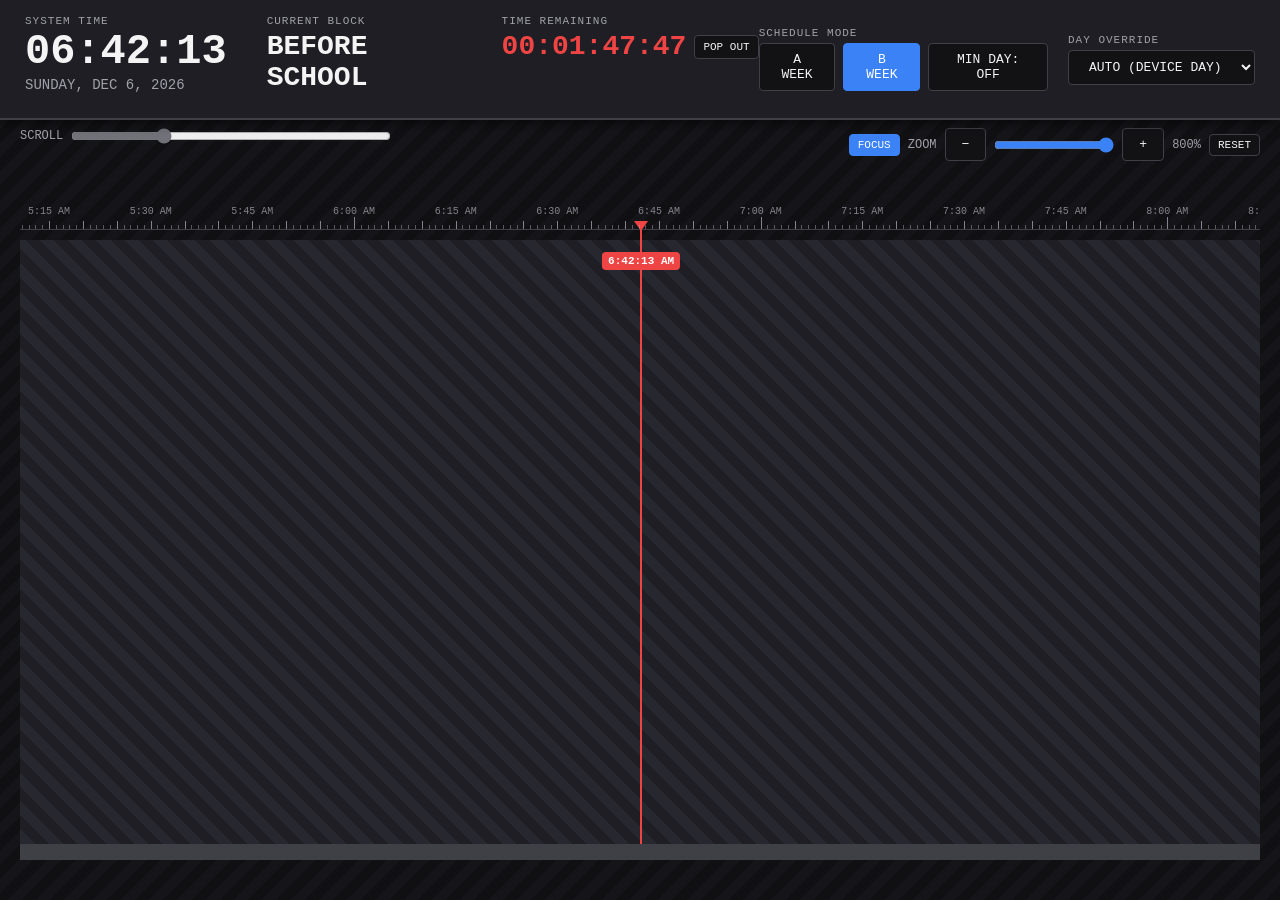
==== clock/index.html @ b428984d "Add landing page, move clock into subfolder" ====
<!DOCTYPE html>
<html lang="en">
<head>
<meta charset="UTF-8">
<meta name="viewport" content="width=device-width, initial-scale=1.0">
<title>Thing That You Tell The Time With</title>
<link rel="icon" href="data:image/svg+xml,<svg xmlns='http://www.w3.org/2000/svg' viewBox='0 0 100 100'><text y='.9em' font-size='90'>⏰</text></svg>">
<style>
    :root {
        --bg-main: #121214;
        --bg-panel: #1e1e24;
        --bg-modal: #2a2a32;
        --border-color: #3f3f46;
        --text-main: #f4f4f5;
        --text-dim: #a1a1aa;
        --accent: #ef4444; /* Playhead red */
        --passing-bg: repeating-linear-gradient(
            45deg,
            #1e1e24,
            #1e1e24 10px,
            #27272f 10px,
            #27272f 20px
        );
        --page-bg: repeating-linear-gradient(
            -45deg,
            #101013,
            #101013 10px,
            #151519 10px,
            #151519 20px
        );
    }

    * {
        box-sizing: border-box;
        margin: 0;
        padding: 0;
        font-family: 'Consolas', 'Courier New', monospace;
    }

    body {
        height: 100vh;
        width: 100vw;
        overflow: hidden;
        background: var(--page-bg);
        color: var(--text-main);
        display: flex;
        flex-direction: column;
    }

    /* TOP PANEL / INSPECTOR */
    #top-panel {
        flex: 0 0 120px;
        background-color: var(--bg-panel);
        border-bottom: 2px solid var(--border-color);
        display: flex;
        justify-content: space-between;
        padding: 15px 25px;
        box-shadow: 0 4px 10px rgba(0,0,0,0.5);
        z-index: 10;
    }

    #track-resize-handle {
        flex: 0 0 16px;
        background: var(--border-color);
        cursor: row-resize;
        touch-action: none;
        border-radius: 5px;
        align-self: center;
        display: flex;
        align-items: center;
        justify-content: center;
    }

    #track-resize-handle::after {
        content: '';
        width: 40px;
        height: 3px;
        border-radius: 2px;
        background: #a1a1aa;
    }

    #track-resize-handle:hover,
    #track-resize-handle:focus-visible {
        background: #71717a;
        outline: none;
    }

    .panel-group {
        display: flex;
        flex-direction: column;
        justify-content: center;
    }

    .label {
        font-size: 11px;
        text-transform: uppercase;
        color: var(--text-dim);
        letter-spacing: 1px;
        margin-bottom: 4px;
    }

    /* Dashboard Info */
    #dashboard {
        display: flex;
        gap: 40px;
    }

    .dash-item {
        display: flex;
        flex-direction: column;
    }

    #live-time { font-size: 42px; font-weight: bold; line-height: 1; }
    #live-date { font-size: 14px; color: var(--text-dim); margin-top: 4px; }
    
    #current-period { font-size: 28px; font-weight: bold; color: var(--text-main); }
    #countdown { font-size: 28px; color: var(--accent); font-weight: bold; }

    .countdown-row {
        display: flex;
        align-items: center;
        gap: 8px;
    }

    #btn-popout {
        padding: 5px 8px;
        font-size: 11px;
        white-space: nowrap;
    }

    #btn-popout:disabled {
        cursor: not-allowed;
        opacity: 0.5;
    }

    #popout-status {
        display: block;
        min-height: 12px;
        max-width: 240px;
        color: #fca5a5;
        font-size: 10px;
    }

    /* Controls */
    #controls {
        display: flex;
        align-items: center;
        gap: 20px;
    }

    .control-row {
        display: flex;
        gap: 8px;
        align-items: center;
    }

    button, select {
        background: var(--bg-main);
        border: 1px solid var(--border-color);
        color: var(--text-main);
        padding: 8px 16px;
        font-size: 13px;
        cursor: pointer;
        border-radius: 4px;
        transition: all 0.2s;
    }

    button:hover, select:hover {
        background: #2a2a32;
        border-color: #52525b;
    }

    button.active {
        background: #3b82f6;
        color: white;
        border-color: #3b82f6;
    }

    /* WORKSPACE / TIMELINE */
    #workspace {
        flex: 1 1 auto;
        display: flex;
        flex-direction: column;
        padding: 40px 20px;
        position: relative;
    }

    #zoom-controls {
        position: absolute;
        top: 8px;
        right: 20px;
        display: flex;
        align-items: center;
        gap: 8px;
        color: var(--text-dim);
        font-size: 12px;
    }

    #zoom-slider {
        width: 120px;
        accent-color: #3b82f6;
        cursor: pointer;
    }

    #zoom-reset, #focus-playhead {
        padding: 4px 8px;
        font-size: 11px;
    }

    #pan-controls {
        position: absolute;
        top: 8px;
        left: 20px;
        display: flex;
        align-items: center;
        gap: 8px;
        color: var(--text-dim);
        font-size: 12px;
    }

    #pan-slider {
        width: min(32vw, 320px);
        accent-color: #71717a;
        cursor: grab;
    }

    #pan-slider:active {
        cursor: grabbing;
    }

    #timeline-viewport {
        flex: 1 1 auto;
        min-height: 120px;
        padding-inline: 10px;
        overflow-x: auto;
        overflow-y: hidden;
        scrollbar-width: none;
        display: flex;
        flex-direction: column;
    }

    #timeline-viewport::-webkit-scrollbar {
        display: none;
    }

    #timeline-content {
        flex: 0 0 auto;
        display: flex;
        flex-direction: column;
    }

    #ruler {
        flex: 0 0 70px;
        height: 70px;
        position: relative;
        border-bottom: 1px solid var(--border-color);
        margin-bottom: 10px;
    }

    #boundary-labels {
        position: absolute;
        top: 0;
        left: 0;
        width: 100%;
        height: 40px;
        overflow-x: hidden;
        overflow-y: auto;
        scrollbar-width: thin;
        scrollbar-gutter: stable;
    }

    #boundary-label-content {
        position: relative;
        width: 100%;
    }

    .tick {
        position: absolute;
        bottom: 0;
        border-left: 1px solid var(--text-dim);
        height: 8px;
    }

    .tick-label {
        position: absolute;
        bottom: 12px;
        font-size: 10px;
        color: var(--text-dim);
        transform: translateX(-50%);
        white-space: nowrap;
    }

    .boundary-tick {
        position: absolute;
        bottom: 0;
        border-left: 1px solid #a1a1aa;
    }

    .boundary-label {
        position: absolute;
        width: 64px;
        font-size: 10px;
        line-height: 14px;
        text-align: center;
        white-space: nowrap;
        color: var(--text-main);
        background: var(--bg-main);
    }

    .tick, .tick-label, .boundary-tick, .boundary-label {
        z-index: 51;
        opacity: 0.8;
    }

    #ruler-playhead {
        position: absolute;
        top: 66px;
        bottom: -12px;
        width: 2px;
        background-color: var(--accent);
        z-index: 50;
        pointer-events: none;
        display: none;
    }

    #ruler-playhead::before {
        content: '';
        position: absolute;
        top: -5px;
        left: -6px;
        border-left: 7px solid transparent;
        border-right: 7px solid transparent;
        border-top: 10px solid var(--accent);
    }

    #track-container {
        flex: 1;
        min-height: 80px;
        box-sizing: border-box;
        position: relative;
        background: var(--bg-panel);
        border: 0;
        outline: 0px solid var(--border-color);
        border-radius: 6px;
        overflow: hidden;
        display: flex;
    }

    /* Blocks */
    .block {
        height: 100%;
        border-right: 0;
        position: relative;
        display: flex;
        flex-direction: column;
        justify-content: center;
        align-items: center;
        padding: 5px;
        overflow: hidden;
        text-align: center;
        transition: filter 0.2s;
    }

    .block.editable {
        cursor: pointer;
    }

    .block.editable:hover {
        filter: brightness(1.2);
    }

    .block.passing {
        background: var(--passing-bg);
    }

    .block-name {
        font-size: 16px;
        font-weight: bold;
        white-space: nowrap;
        text-overflow: ellipsis;
        overflow: hidden;
        max-width: 100%;
        text-shadow: 1px 1px 2px rgba(0,0,0,0.8);
    }

    .block-time {
        font-size: 11px;
        opacity: 0.8;
        margin-top: 4px;
        white-space: nowrap;
    }

    /* PLAYHEAD */
    #playhead {
        position: absolute;
        top: 0;
        bottom: 0;
        width: 2px;
        background-color: var(--accent);
        z-index: 50;
        pointer-events: none;
        display: none;
    }

    #playhead-time {
        position: absolute;
        top: 12px;
        left: 50%;
        transform: translateX(calc(-50% + var(--bubble-offset, 0px)));
        background-color: var(--accent);
        color: white;
        padding: 3px 6px;
        border-radius: 4px;
        font-size: 11px;
        font-weight: bold;
        white-space: nowrap;
    }

    /* MODAL */
    #modal-overlay {
        position: fixed;
        top: 0; left: 0; right: 0; bottom: 0;
        background: rgba(0,0,0,0.7);
        display: none;
        justify-content: center;
        align-items: center;
        z-index: 100;
        backdrop-filter: blur(2px);
    }

    #modal {
        background: var(--bg-modal);
        border: 1px solid var(--border-color);
        border-radius: 8px;
        padding: 25px;
        width: 320px;
        box-shadow: 0 10px 30px rgba(0,0,0,0.8);
    }

    #modal h2 { margin-bottom: 15px; font-size: 18px; }
    
    .input-group {
        margin-bottom: 15px;
        display: flex;
        flex-direction: column;
        gap: 5px;
    }

    .input-group input[type="text"] {
        width: 100%;
        background: var(--bg-main);
        border: 1px solid var(--border-color);
        color: white;
        padding: 8px;
        border-radius: 4px;
    }

    .input-group input[type="color"] {
        width: 100%;
        height: 40px;
        border: none;
        background: none;
        cursor: pointer;
    }

    .modal-actions {
        display: flex;
        justify-content: flex-end;
        gap: 10px;
        margin-top: 20px;
    }
    
    .btn-save { background: #10b981; border-color: #10b981; color: white;}
    .btn-save:hover { background: #059669; }

    /* MOBILE / NARROW SCREENS */
    @media (max-width: 800px) {
        body {
            height: auto;
            min-height: 100dvh;
            width: 100%;
            overflow-x: hidden;
            overflow-y: auto;
        }

        #top-panel {
            flex: 0 0 auto;
            flex-direction: column;
            gap: 14px;
            padding: 12px 14px;
        }

        #dashboard {
            flex-wrap: wrap;
            gap: 12px 24px;
        }

        #live-time { font-size: 34px; }
        #current-period, #countdown { font-size: 22px; }

        #controls {
            flex-wrap: wrap;
            gap: 12px;
        }

        .control-row { flex-wrap: wrap; }
        button, select { padding: 10px 14px; }

        #workspace {
            flex: 0 0 auto;
            padding: 12px 10px 24px;
            gap: 10px;
        }

        #zoom-controls, #pan-controls {
            position: static;
            flex-wrap: wrap;
        }

        #zoom-controls { justify-content: space-between; }
        #zoom-slider { flex: 1 1 100px; min-width: 80px; }
        #pan-slider { flex: 1 1 auto; width: auto; }
        #pan-controls { width: 100%; }

        #timeline-viewport {
            flex: 0 0 auto;
            -webkit-overflow-scrolling: touch;
        }

        #modal { width: min(320px, 92vw); }
    }

</style>
</head>
<body>

    <!-- TOP PANEL -->
    <div id="top-panel">
        <div id="dashboard">
            <div class="dash-item">
                <div class="label">System Time</div>
                <div id="live-time">00:00:00</div>
                <div id="live-date">YYYY-MM-DD</div>
            </div>
            <div class="dash-item">
                <div class="label">Current Block</div>
                <div id="current-period">OFFLINE</div>
            </div>
            <div class="dash-item">
                <div class="label">Time Remaining</div>
                <div class="countdown-row">
                    <div id="countdown">--:--</div>
                    <button id="btn-popout" type="button" aria-label="Pop out countdown and next period"
                            title="Open an always-on-top countdown window">POP OUT</button>
                </div>
                <span id="popout-status" role="status" aria-live="polite"></span>
            </div>
        </div>

        <div id="controls">
            <div class="panel-group">
                <div class="label">Schedule Mode</div>
                <div class="control-row">
                    <button id="btn-a-week">A WEEK</button>
                    <button id="btn-b-week">B WEEK</button>
                    <button id="btn-min-day">MIN DAY: OFF</button>
                </div>
            </div>
            <div class="panel-group">
                <div class="label">Day Override</div>
                <select id="day-override">
                    <option value="-1">AUTO (DEVICE DAY)</option>
                    <option value="1">MONDAY</option>
                    <option value="2">TUESDAY</option>
                    <option value="3">WEDNESDAY</option>
                    <option value="4">THURSDAY</option>
                    <option value="5">FRIDAY</option>
                </select>
            </div>
        </div>
    </div>

    <!-- WORKSPACE / TIMELINE -->
    <div id="workspace">
        <div id="zoom-controls" aria-label="Schedule zoom controls">
            <button id="focus-playhead" type="button" title="Zoom to 800% and follow the current time" aria-pressed="true">FOCUS</button>
            <label for="zoom-slider">ZOOM</label>
            <button id="zoom-out" type="button" aria-label="Zoom out">−</button>
            <input id="zoom-slider" type="range" min="100" max="800" step="25" value="100"
                   aria-label="Schedule zoom">
            <button id="zoom-in" type="button" aria-label="Zoom in">+</button>
            <output id="zoom-value" for="zoom-slider">100%</output>
            <button id="zoom-reset" type="button">RESET</button>
        </div>
        <div id="pan-controls">
            <label for="pan-slider">SCROLL</label>
            <input id="pan-slider" type="range" min="0" max="1000" value="0"
                   aria-label="Scroll schedule horizontally" disabled>
        </div>
        <div id="timeline-viewport">
            <div id="timeline-content">
                <div id="ruler">
                    <!-- Ticks generated by JS -->
                    <div id="ruler-playhead" aria-hidden="true"></div>
                    <div id="boundary-labels" tabindex="0" aria-label="Period boundary times"
                         title="Scroll for more period boundary times">
                        <div id="boundary-label-content"></div>
                    </div>
                </div>
                <div id="track-container">
                    <!-- Blocks rendered by JS -->
                    <div id="playhead">
                        <div id="playhead-time"></div>
                    </div>
                </div>
                <div id="track-resize-handle" role="separator" aria-label="Resize period blocks"
                     aria-orientation="horizontal" aria-valuemin="80" aria-valuenow="80"
                     tabindex="0"></div>
            </div>
        </div>
    </div>

    <!-- MODAL -->
    <div id="modal-overlay">
        <div id="modal">
            <h2 id="modal-title">Edit Block</h2>
            <div class="input-group">
                <label class="label">Custom Name</label>
                <input type="text" id="modal-name" placeholder="e.g. AP Calculus">
            </div>
            <div class="input-group">
                <label class="label">Track Color</label>
                <input type="color" id="modal-color">
            </div>
            <div class="modal-actions">
                <button id="btn-reset-block">Reset Default</button>
                <button id="btn-cancel">Cancel</button>
                <button id="btn-save" class="btn-save">Save Track</button>
            </div>
        </div>
    </div>

<script>
    const START_MINS = 0; // 12:00 AM (midnight)
    const END_MINS = 24 * 60;  // 12:00 AM (midnight)
    const TOTAL_MINS = END_MINS - START_MINS; // 420 mins in the viewable track
    const FOCUS_ZOOM = 800;

    const savedZoom = Number(localStorage.getItem('bellScheduleZoom'));
    let currentZoom = Number.isFinite(savedZoom) && savedZoom >= 100
        ? Math.min(800, savedZoom)
        : 100;
    let currentScheduleMinutes = START_MINS;
    let followPlayhead = true;
    let expectedScrollLeft = null;

    // Default block colors for distinction
    const DEFAULT_COLORS = {
        "1": "#1e3a8a", // dark muted blue
        "2": "#312e81", // deep indigo
        "3": "#134e4a", // dark teal
        "4": "#78350f", // dark brown/amber
        "5": "#7f1d1d", // muted maroon
        "6": "#0f766e", // dark slate green
        "7": "#701a75", // dark fuchsia
        "Nutrition": "#27272a", // deep slate
        "Lunch": "#27272a"      // deep slate
    };

    // Load preferences from local storage
    let userPrefs = JSON.parse(localStorage.getItem('bellSchedulePrefs')) || {};
    let isAWeek = localStorage.getItem('isAWeek') === 'true' ? true : false;
    let isMinDay = localStorage.getItem('isMinDay') === 'true' ? true : false;
    let currentLayout = [];
    let editingBlockId = null;

    // Helpers
    function parseTime(t) {
        let [h, m] = t.split(':').map(Number);
        if (h < 7) h += 12; // Convert PM assuming classes end before 7pm
        return h * 60 + m;
    }

    function formatTime(mins) {
        let h = Math.floor(mins / 60);
        let m = mins % 60;
        h = h % 12 || 12;
        return `${h}:${m.toString().padStart(2, '0')}`;
    }

    // Schedule Data mapping
    const rawData = {
        A: {
            reg: [
                ["1", "8:30", "9:19"], ["2", "9:24", "10:13"], ["Nutrition", "10:13", "10:26"],
                ["3", "10:31", "11:21"], ["4", "11:26", "12:15"], ["5", "12:20", "1:09"],
                ["Lunch", "1:09", "1:41"], ["6", "1:46", "2:35"], ["7", "2:40", "3:29"]
            ],
            wedEarly: [
                ["1", "8:30", "9:08"], ["2", "9:13", "9:51"], ["Nutrition", "9:51", "10:04"],
                ["3", "10:09", "10:51"], ["4", "10:56", "11:34"], ["5", "11:39", "12:17"],
                ["Lunch", "12:17", "12:49"], ["6", "12:54", "1:32"], ["7", "1:37", "2:15"]
            ],
            wedMin: [
                ["1", "8:30", "9:05"], ["2", "9:10", "9:45"], ["3", "9:50", "10:25"],
                ["4", "10:30", "11:05"], ["Nutrition", "11:05", "11:18"], ["5", "11:23", "11:58"],
                ["6", "12:03", "12:38"], ["7", "12:43", "1:18"], ["Lunch", "1:18", "1:50"]
            ]
        },
        B: {
            reg: [
                ["1", "8:30", "9:19"], ["2", "9:24", "10:13"], ["Nutrition", "10:13", "10:26"],
                ["3", "10:31", "11:21"], ["4", "11:26", "12:15"], ["5", "12:20", "1:09"],
                ["Lunch", "1:09", "1:41"], ["6", "1:46", "2:35"], ["7", "2:40", "3:29"]
            ],
            tue: [
                ["1", "8:30", "9:40"], ["Nutrition", "9:40", "9:53"], ["2", "9:58", "11:12"],
                ["3", "11:17", "12:27"], ["Lunch", "12:27", "12:59"], ["6", "1:04", "2:14"], ["7", "2:19", "3:29"]
            ],
            wedEarly: [
                ["4", "8:30", "9:40"], ["Nutrition", "9:40", "9:53"], ["5", "9:58", "11:13"],
                ["2", "11:18", "12:28"], ["Lunch", "12:28", "1:00"], ["1", "1:05", "2:15"]
            ],
            thu: [
                ["3", "8:30", "9:40"], ["Nutrition", "9:40", "9:53"], ["4", "9:58", "11:12"],
                ["5", "11:17", "12:27"], ["Lunch", "12:27", "12:59"], ["6", "1:04", "2:14"], ["7", "2:19", "3:29"]
            ],
            wedMin: [
                ["4", "8:30", "9:34"], ["5", "9:39", "10:43"], ["Nutrition", "10:43", "10:56"],
                ["2", "11:01", "12:09"], ["1", "12:14", "1:18"], ["Lunch", "1:18", "1:50"]
            ]
        }
    };

    function mapData(arr) {
        return arr.map(b => ({
            id: b[0], // Keep raw ID for mapping (e.g. "1", "Nutrition")
            defaultName: b[0].length === 1 ? `Period ${b[0]}` : b[0],
            s: parseTime(b[1]),
            e: parseTime(b[2]),
            type: 'editable'
        }));
    }

    // UI Elements
    const ui = {
        workspace: document.getElementById('workspace'),
        timelineViewport: document.getElementById('timeline-viewport'),
        timelineContent: document.getElementById('timeline-content'),
        trackResizeHandle: document.getElementById('track-resize-handle'),
        zoomSlider: document.getElementById('zoom-slider'),
        panSlider: document.getElementById('pan-slider'),
        zoomValue: document.getElementById('zoom-value'),
        zoomOut: document.getElementById('zoom-out'),
        zoomIn: document.getElementById('zoom-in'),
        zoomReset: document.getElementById('zoom-reset'),
        focusPlayhead: document.getElementById('focus-playhead'),
        btnA: document.getElementById('btn-a-week'),
        btnB: document.getElementById('btn-b-week'),
        btnMin: document.getElementById('btn-min-day'),
        dayOverride: document.getElementById('day-override'),
        track: document.getElementById('track-container'),
        playhead: document.getElementById('playhead'),
        playheadTime: document.getElementById('playhead-time'),
        ruler: document.getElementById('ruler'),
        rulerPlayhead: document.getElementById('ruler-playhead'),
        boundaryLabels: document.getElementById('boundary-labels'),
        boundaryLabelContent: document.getElementById('boundary-label-content'),
        liveTime: document.getElementById('live-time'),
        liveDate: document.getElementById('live-date'),
        currPeriod: document.getElementById('current-period'),
        countdown: document.getElementById('countdown'),
        popoutButton: document.getElementById('btn-popout'),
        popoutStatus: document.getElementById('popout-status'),
        
        // Modal
        overlay: document.getElementById('modal-overlay'),
        modalTitle: document.getElementById('modal-title'),
        modalName: document.getElementById('modal-name'),
        modalColor: document.getElementById('modal-color')
    };

    let countdownWindow = null;
    let countdownWindowValues = null;

    function updateCountdownWindow() {
        if (!countdownWindowValues || !countdownWindow || countdownWindow.closed) return;
        countdownWindowValues.currentPeriod.textContent = ui.currPeriod.textContent;
        countdownWindowValues.countdown.textContent = ui.countdown.textContent;

        const nextBlock = currentLayout.find(block =>
            block.type === 'editable' && block.s > currentScheduleMinutes);
        if (nextBlock) {
            const pref = userPrefs[nextBlock.id] || {};
            countdownWindowValues.nextPeriod.textContent = pref.name || nextBlock.defaultName;
        } else {
            countdownWindowValues.nextPeriod.textContent = 'None';
        }
    }

    async function openCountdownWindow() {
        if (countdownWindow && !countdownWindow.closed) {
            countdownWindow.close();
            return;
        }

        ui.popoutStatus.textContent = '';
        try {
            countdownWindow = await window.documentPictureInPicture.requestWindow({
                width: 320,
                height: 190
            });
            countdownWindow.document.title = 'Schedule Countdown';
            countdownWindow.document.head.innerHTML = '';
            const style = countdownWindow.document.createElement('style');
            style.textContent = `
                * { box-sizing: border-box; }
                body {
                    margin: 0;
                    background: #1e1e24;
                    color: #f4f4f5;
                    font: 14px Consolas, "Courier New", monospace;
                    min-height: 100vh;
                    display: flex;
                    align-items: center;
                    justify-content: center;
                }
                main {
                    width: 100%;
                    padding: 20px;
                    text-align: center;
                }
                .row {
                    margin: 12px 0;
                    font-size: 16px;
                    overflow-wrap: anywhere;
                }
                .label {
                    color: #a1a1aa;
                }
                #countdown-value {
                    color: #ef4444;
                    font-size: 24px;
                    font-weight: bold;
                }
                .period-value {
                    font-weight: bold;
                }
            `;
            countdownWindow.document.head.appendChild(style);
            countdownWindow.document.body.innerHTML = `
                <main>
                    <div class="row"><span class="label">Current period:</span> <span id="current-period-value" class="period-value">--</span></div>
                    <div class="row"><span class="label">Time Remaining:</span> <span id="countdown-value">--:--</span></div>
                    <div class="row"><span class="label">Up next:</span> <span id="next-period" class="period-value">--</span></div>
                </main>
            `;
            countdownWindowValues = {
                currentPeriod: countdownWindow.document.getElementById('current-period-value'),
                countdown: countdownWindow.document.getElementById('countdown-value'),
                nextPeriod: countdownWindow.document.getElementById('next-period')
            };
            countdownWindow.addEventListener('pagehide', () => {
                countdownWindow = null;
                countdownWindowValues = null;
                ui.popoutButton.textContent = 'POP OUT';
                ui.popoutButton.title = 'Open an always-on-top countdown window';
            }, { once: true });
            ui.popoutButton.textContent = 'CLOSE';
            ui.popoutButton.title = 'Close the always-on-top countdown window';
            updateCountdownWindow();
        } catch (error) {
            ui.popoutStatus.textContent = 'Could not open pop-out window.';
            ui.popoutButton.title = error instanceof Error ? error.message : String(error);
            countdownWindow = null;
            countdownWindowValues = null;
        }
    }

    if ('documentPictureInPicture' in window) {
        ui.popoutButton.addEventListener('click', openCountdownWindow);
    } else {
        ui.popoutButton.hidden = true;
        ui.popoutButton.disabled = true;
        ui.popoutButton.title = 'Always-on-top pop-out is not supported by this browser.';
        ui.popoutStatus.textContent = '';
    }

    function getTrackHeightLimits() {
        const rulerHeight = ui.ruler.getBoundingClientRect().height
            + parseFloat(getComputedStyle(ui.ruler).marginBottom);
        const minHeight = 80;
        const maxHeight = Math.max(minHeight,
            ui.timelineViewport.clientHeight - rulerHeight - ui.trackResizeHandle.offsetHeight);
        return { minHeight, maxHeight };
    }

    function setTrackHeight(height) {
        const { minHeight, maxHeight } = getTrackHeightLimits();
        const clampedHeight = Math.min(maxHeight, Math.max(minHeight, height));

        ui.track.style.flex = `0 0 ${clampedHeight}px`;
        ui.trackResizeHandle.setAttribute('aria-valuemin', minHeight);
        ui.trackResizeHandle.setAttribute('aria-valuemax', maxHeight);
        ui.trackResizeHandle.setAttribute('aria-valuenow', Math.round(clampedHeight));
        ui.trackResizeHandle.style.width = ui.track.style.width;
        localStorage.setItem('bellScheduleTrackHeight', Math.round(clampedHeight));
    }

    ui.trackResizeHandle.addEventListener('pointerdown', (event) => {
        if (event.button !== 0) return;
        event.preventDefault();
        ui.trackResizeHandle.setPointerCapture(event.pointerId);
        ui.trackResizeHandle.dataset.startY = event.clientY;
        ui.trackResizeHandle.dataset.startHeight = ui.track.getBoundingClientRect().height;
    });

    ui.trackResizeHandle.addEventListener('pointermove', (event) => {
        if (ui.trackResizeHandle.hasPointerCapture(event.pointerId)) {
            const startY = Number(ui.trackResizeHandle.dataset.startY);
            const startHeight = Number(ui.trackResizeHandle.dataset.startHeight);
            setTrackHeight(startHeight + event.clientY - startY);
        }
    });

    ui.trackResizeHandle.addEventListener('keydown', (event) => {
        const currentHeight = ui.track.getBoundingClientRect().height;
        const { minHeight, maxHeight } = getTrackHeightLimits();
        if (event.key === 'ArrowUp') {
            event.preventDefault();
            setTrackHeight(currentHeight - 10);
        } else if (event.key === 'ArrowDown') {
            event.preventDefault();
            setTrackHeight(currentHeight + 10);
        } else if (event.key === 'Home') {
            event.preventDefault();
            setTrackHeight(minHeight);
        } else if (event.key === 'End') {
            event.preventDefault();
            setTrackHeight(maxHeight);
        }
    });

    function getTimelineViewportWidth() {
        const style = getComputedStyle(ui.timelineViewport);
        return ui.timelineViewport.clientWidth - parseFloat(style.paddingLeft) - parseFloat(style.paddingRight);
    }

    function setZoom(zoom, centerPlayhead = true) {
        const viewportWidthBeforeZoom = getTimelineViewportWidth();
        const previousWidth = ui.ruler.clientWidth;
        const previousGutter = currentZoom > 100 ? viewportWidthBeforeZoom / 2 : 0;
        const previousCenter = previousWidth > 0
            ? (ui.timelineViewport.scrollLeft + viewportWidthBeforeZoom / 2 - previousGutter) / previousWidth
            : 0.5;
        currentZoom = Math.min(800 , Math.max(100, zoom));
        localStorage.setItem('bellScheduleZoom', currentZoom);
        ui.zoomSlider.value = currentZoom;
        ui.zoomValue.value = `${currentZoom}%`;

        const viewportWidth = getTimelineViewportWidth();
        const timelineWidth = viewportWidth * currentZoom / 100;
        const sideGutter = currentZoom > 100 ? viewportWidth / 2 : 0;
        ui.timelineContent.style.width = `${timelineWidth + sideGutter * 2}px`;
        ui.timelineContent.style.paddingLeft = `${sideGutter}px`;
        ui.timelineContent.style.paddingRight = `${sideGutter}px`;
        ui.ruler.style.width = `${timelineWidth}px`;
        ui.track.style.width = `${timelineWidth}px`;
        ui.trackResizeHandle.style.width = `${timelineWidth}px`;
        buildRuler();
        positionPlayheadBubble();

        if (centerPlayhead && followPlayhead) {
            focusPlayhead();
        } else if (centerPlayhead) {
            setTimelineScroll(sideGutter + previousCenter * timelineWidth - viewportWidth / 2);
        } else {
            setTimelineScroll(0);
        }
    }

    function setTimelineScroll(left) {
        const maxScroll = Math.max(0, ui.timelineViewport.scrollWidth - ui.timelineViewport.clientWidth);
        const target = Math.min(maxScroll, Math.max(0, left));
        if (Math.abs(ui.timelineViewport.scrollLeft - target) > 0.01) {
            const previousScroll = ui.timelineViewport.scrollLeft;
            ui.timelineViewport.scrollLeft = target;
            if (ui.timelineViewport.scrollLeft !== previousScroll) {
                expectedScrollLeft = ui.timelineViewport.scrollLeft;
            }
        }
        syncPanSlider();
    }

    function setFollowing(following) {
        followPlayhead = following;
        ui.focusPlayhead.classList.toggle('active', following);
        ui.focusPlayhead.setAttribute('aria-pressed', String(following));
    }

    function focusPlayhead() {
        const viewportWidth = getTimelineViewportWidth();
        const timelineWidth = ui.ruler.clientWidth;
        const sideGutter = currentZoom > 100 ? viewportWidth / 2 : 0;
        const progress = Math.min(1, Math.max(0,
            (currentScheduleMinutes - START_MINS) / TOTAL_MINS));
        setTimelineScroll(sideGutter + progress * timelineWidth - viewportWidth / 2);
    }

    function syncPanSlider() {
        const maxScroll = ui.timelineViewport.scrollWidth - ui.timelineViewport.clientWidth;
        ui.panSlider.disabled = maxScroll <= 0;
        ui.panSlider.value = maxScroll > 0
            ? Math.round(ui.timelineViewport.scrollLeft / maxScroll * Number(ui.panSlider.max))
            : 0;
    }

    ui.zoomSlider.addEventListener('input', () => setZoom(Number(ui.zoomSlider.value)));
    ui.zoomOut.addEventListener('click', () => setZoom(currentZoom - 25));
    ui.zoomIn.addEventListener('click', () => setZoom(currentZoom + 25));
    ui.zoomReset.addEventListener('click', () => setZoom(100, false));
    ui.focusPlayhead.addEventListener('click', () => {
        setFollowing(true);
        updateTick();
        setZoom(FOCUS_ZOOM);
    });
    ui.panSlider.addEventListener('input', () => {
        setFollowing(false);
        const maxScroll = ui.timelineViewport.scrollWidth - ui.timelineViewport.clientWidth;
        setTimelineScroll(maxScroll * Number(ui.panSlider.value) / Number(ui.panSlider.max));
    });
    ui.timelineViewport.addEventListener('scroll', () => {
        if (expectedScrollLeft === null || Math.abs(ui.timelineViewport.scrollLeft - expectedScrollLeft) > 1) {
            setFollowing(false);
        }
        expectedScrollLeft = null;
        syncPanSlider();
    });
    ui.timelineViewport.addEventListener('wheel', (event) => {
        if (!event.ctrlKey) return;
        event.preventDefault();
        setZoom(currentZoom + (event.deltaY < 0 ? 25 : -25));
    }, { passive: false });

    window.addEventListener('resize', () => {
        setZoom(currentZoom);
        if (ui.track.style.flex !== '') {
            setTrackHeight(ui.track.getBoundingClientRect().height);
        } else {
            const { minHeight, maxHeight } = getTrackHeightLimits();
            ui.trackResizeHandle.setAttribute('aria-valuemin', minHeight);
            ui.trackResizeHandle.setAttribute('aria-valuemax', maxHeight);
            ui.trackResizeHandle.setAttribute('aria-valuenow', Math.round(ui.track.getBoundingClientRect().height));
        }
    });
    const { maxHeight: trackMaxHeight } = getTrackHeightLimits();
    const savedTrackHeight = Number(localStorage.getItem('bellScheduleTrackHeight'));
    setTrackHeight(Number.isFinite(savedTrackHeight) && savedTrackHeight > 0
        ? savedTrackHeight
        : trackMaxHeight);

    // Ruler Generation
    function buildRuler() {
        ui.ruler.replaceChildren(ui.rulerPlayhead, ui.boundaryLabels);
        ui.boundaryLabelContent.replaceChildren();
        const rulerWidth = ui.ruler.clientWidth;
        const boundaryWidth = ui.boundaryLabels.clientWidth;
        const pixelsPerMinute = rulerWidth / TOTAL_MINS;
        const labelIntervals = [1, 5, 10, 15, 30, 60];
        const interval = labelIntervals.find(minutes => minutes * pixelsPerMinute >= 80)
            || labelIntervals[labelIntervals.length - 1];
        const boundaries = new Map();
        currentLayout.filter(block => block.type === 'editable').forEach(block => {
            const name = (userPrefs[block.id] || {}).name || block.defaultName;
            for (const [minute, description] of [[block.s, `${name} starts`], [block.e, `${name} ends`]]) {
                if (!boundaries.has(minute)) boundaries.set(minute, []);
                boundaries.get(minute).push(description);
            }
        });

        const rows = [];
        const boundaryLabels = Array.from(boundaries, ([minute, descriptions]) => {
            const position = (minute - START_MINS) * pixelsPerMinute;
            const left = Math.max(0, Math.min(boundaryWidth - 64, position - 32));
            let row = rows.findIndex(end => left >= end);
            if (row === -1) row = rows.length;
            rows[row] = left + 68;
            return { minute, descriptions, left, row };
        });
        const labelOffset = Math.max(0, ui.boundaryLabels.clientHeight - rows.length * 16);
        ui.boundaryLabelContent.style.height = `${labelOffset + rows.length * 16}px`;

        for (let m = START_MINS; m <= END_MINS; m++) {
            let pct = ((m - START_MINS) / TOTAL_MINS) * 100;
            
            let tick = document.createElement('div');
            tick.className = 'tick';
            tick.style.left = `${pct}%`;
            tick.style.height = m % 60 === 0 ? '12px' : m % 5 === 0 ? '8px' : '4px';
            if (m % 5 !== 0) tick.style.opacity = '0.5';
            ui.ruler.appendChild(tick);
            
            if (m % interval === 0) {
                let label = document.createElement('div');
                label.className = 'tick-label';
                label.style.left = `${Math.max(32, Math.min(rulerWidth - 32, (m - START_MINS) * pixelsPerMinute))}px`;
                label.textContent = `${formatTime(m)} ${m % 1440 < 12 * 60 ? 'AM' : 'PM'}`;
                ui.ruler.appendChild(label);
            }
        }

        boundaryLabels.forEach(({ minute, descriptions, left, row }) => {
            const tick = document.createElement('div');
            tick.className = 'boundary-tick';
            tick.style.left = `${(minute - START_MINS) / TOTAL_MINS * 100}%`;
            tick.style.height = '12px';
            tick.title = descriptions.join('; ');
            ui.ruler.appendChild(tick);

            const label = document.createElement('div');
            label.className = 'boundary-label';
            label.style.left = `${left}px`;
            label.style.top = `${labelOffset + row * 16}px`;
            label.textContent = `${formatTime(minute)} ${minute % 1440 < 12 * 60 ? 'AM' : 'PM'}`;
            label.title = descriptions.join('; ');
            ui.boundaryLabelContent.appendChild(label);
        });

        if (ui.track.style.flex && ui.track.getBoundingClientRect().height > getTrackHeightLimits().maxHeight) {
            setTrackHeight(getTrackHeightLimits().maxHeight);
        }
    }

    function getActiveSchedule() {
        let override = parseInt(ui.dayOverride.value);
        let day = override !== -1 ? override : new Date().getDay();
        if (day === 0 || day === 6) day = 1; // Default to Mon on weekends

        if (isAWeek) {
            if (day === 3) return isMinDay ? mapData(rawData.A.wedMin) : mapData(rawData.A.wedEarly);
            return mapData(rawData.A.reg);
        } else {
            if (day === 1 || day === 5) return mapData(rawData.B.reg);
            if (day === 2) return mapData(rawData.B.tue);
            if (day === 4) return mapData(rawData.B.thu);
            if (day === 3) return isMinDay ? mapData(rawData.B.wedMin) : mapData(rawData.B.wedEarly);
            return mapData(rawData.B.reg);
        }
    }

    function updateControls() {
        ui.btnA.classList.toggle('active', isAWeek);
        ui.btnB.classList.toggle('active', !isAWeek);
        ui.btnMin.classList.toggle('active', isMinDay);
        ui.btnMin.textContent = isMinDay ? "MIN DAY: ON" : "MIN DAY: OFF";
        
        localStorage.setItem('isAWeek', isAWeek);
        localStorage.setItem('isMinDay', isMinDay);
        
        buildTimeline();
    }

    function buildTimeline() {
        // Clear old blocks, keeping playhead
        Array.from(ui.track.children).forEach(child => {
            if (child.id !== 'playhead') ui.track.removeChild(child);
        });

        currentLayout = [];
        let schedule = getActiveSchedule();
        let currentTimeMarker = START_MINS;

        for (let i = 0; i < schedule.length; i++) {
            let block = schedule[i];

            // Gap filling (Passing periods)
            if (block.s > currentTimeMarker) {
                currentLayout.push({ name: i === 0 ? 'Before School' : 'Passing', s: currentTimeMarker, e: block.s, type: 'passing' });
            }
            currentLayout.push(block);
            currentTimeMarker = block.e;
        }

        if (currentTimeMarker < END_MINS) {
            currentLayout.push({ name: 'After School', s: currentTimeMarker, e: END_MINS, type: 'passing' });
        }

        // Render to Track
        currentLayout.forEach(b => {
            let dur = b.e - b.s;
            let pct = (dur / TOTAL_MINS) * 100;
            
            let el = document.createElement('div');
            el.className = `block ${b.type}`;
            el.style.width = `${pct}%`;
            
            if (b.type === 'editable') {
                let pref = userPrefs[b.id] || {};
                let dName = pref.name || b.defaultName;
                let dColor = pref.color || DEFAULT_COLORS[b.id] || "#333333";
                
                el.style.backgroundColor = dColor;
                el.innerHTML = `
                    <div class="block-name">${dName}</div>
                    <div class="block-time">${formatTime(b.s)} - ${formatTime(b.e)}</div>
                `;
                el.onclick = () => openModal(b.id, dName, dColor);
            } else if (b.type === 'passing') {
                el.innerHTML = `<div class="block-time" style="writing-mode: vertical-rl; transform: rotate(180deg);">${dur}m</div>`;
            }

            ui.track.insertBefore(el, ui.playhead);
        });
        buildRuler();
    }

    // Modal Logic
    function openModal(id, currentName, currentColor) {
        editingBlockId = id;
        ui.modalTitle.textContent = `Edit Block: ${id}`;
        ui.modalName.value = currentName;
        ui.modalColor.value = currentColor;
        ui.overlay.style.display = 'flex';
    }

    function closeModal() {
        ui.overlay.style.display = 'none';
        editingBlockId = null;
    }

    document.getElementById('btn-cancel').onclick = closeModal;
    
    document.getElementById('btn-save').onclick = () => {
        if (editingBlockId) {
            userPrefs[editingBlockId] = {
                name: ui.modalName.value.trim() || undefined,
                color: ui.modalColor.value
            };
            localStorage.setItem('bellSchedulePrefs', JSON.stringify(userPrefs));
            buildTimeline();
        }
        closeModal();
    };

    document.getElementById('btn-reset-block').onclick = () => {
        if (editingBlockId) {
            delete userPrefs[editingBlockId];
            localStorage.setItem('bellSchedulePrefs', JSON.stringify(userPrefs));
            buildTimeline();
        }
        closeModal();
    };

    // Close modal on outside click
    ui.overlay.onclick = (e) => {
        if(e.target === ui.overlay) closeModal();
    }

    // Tick & Playhead Updates
    function positionPlayheadBubble() {
        if (ui.playhead.style.display !== 'block') return;
        const trackWidth = ui.track.clientWidth;
        const linePosition = parseFloat(ui.playhead.style.left) / 100 * trackWidth;
        const trackRect = ui.track.getBoundingClientRect();
        const rulerRect = ui.ruler.getBoundingClientRect();
        ui.rulerPlayhead.style.left = `${trackRect.left + ui.track.clientLeft + linePosition - rulerRect.left}px`;
        const halfBubbleWidth = ui.playheadTime.offsetWidth / 2;
        const center = Math.max(halfBubbleWidth,
            Math.min(trackWidth - halfBubbleWidth, linePosition));
        ui.playheadTime.style.setProperty('--bubble-offset', `${center - linePosition}px`);
    }

    function updateTick() {
        let now = new Date();
        
        let h = now.getHours().toString().padStart(2, '0');
        let m = now.getMinutes().toString().padStart(2, '0');
        let s = now.getSeconds().toString().padStart(2, '0');
        ui.liveTime.textContent = `${h}:${m}:${s}`;
        
        let ampm = now.getHours() >= 12 ? 'PM' : 'AM';
        let bubbleH = now.getHours() % 12 || 12;
        ui.playheadTime.textContent = `${bubbleH}:${m}:${s} ${ampm}`;

        const options = { weekday: 'long', year: 'numeric', month: 'short', day: 'numeric' };
        ui.liveDate.textContent = now.toLocaleDateString(undefined, options).toUpperCase();

        let curMins = (now.getHours() * 60) + now.getMinutes() + (now.getSeconds() / 60);
        currentScheduleMinutes = curMins;
        if (followPlayhead) focusPlayhead();

        // Move Playhead
        if (curMins >= START_MINS && curMins <= END_MINS) {
            ui.playhead.style.display = 'block';
            ui.rulerPlayhead.style.display = 'block';
            let pct = ((curMins - START_MINS) / TOTAL_MINS) * 100;
            ui.playhead.style.left = `${pct}%`;
            positionPlayheadBubble();
        } else {
            ui.playhead.style.display = 'none';
            ui.rulerPlayhead.style.display = 'none';
        }

        // Current Block Info
        let activeBlock = currentLayout.find(b => curMins >= b.s && curMins < b.e && b.type !== 'empty');
        
        if (curMins < START_MINS) {
            ui.currPeriod.textContent = "BEFORE SCHOOL";
            ui.countdown.textContent = "--:--";
        } else if (curMins >= END_MINS || !activeBlock) {
            ui.currPeriod.textContent = "END OF DAY";
            ui.countdown.textContent = "00:00";
        } else {
            let displayName = activeBlock.name;
            if (activeBlock.type === 'editable') {
                 let pref = userPrefs[activeBlock.id] || {};
                 displayName = pref.name || activeBlock.defaultName;
            }
            ui.currPeriod.textContent = displayName.toUpperCase();
            
            let remain = activeBlock.e - curMins;
            if (remain >= 60) {
                let totalSeconds = remain * 60;
                let d = Math.floor(totalSeconds / (24 * 3600));
                let h = Math.floor((totalSeconds % (24 * 3600)) / 3600);
                let m = Math.floor((totalSeconds % 3600) / 60);
                let s = Math.floor(totalSeconds % 60);
                ui.countdown.textContent = `${d.toString().padStart(2, '0')}:${h.toString().padStart(2, '0')}:${m.toString().padStart(2, '0')}:${s.toString().padStart(2, '0')}`;
            } else {
                let rm = Math.floor(remain);
                let rs = Math.floor((remain - rm) * 60);
                ui.countdown.textContent = `${rm.toString().padStart(2, '0')}:${rs.toString().padStart(2, '0')}`;
            }
        }
        updateCountdownWindow();
    }

    // Bindings
    ui.btnA.onclick = () => { isAWeek = true; updateControls(); };
    ui.btnB.onclick = () => { isAWeek = false; updateControls(); };
    ui.btnMin.onclick = () => { isMinDay = !isMinDay; updateControls(); };
    ui.dayOverride.onchange = buildTimeline;

    // Boot
    setFollowing(true);
    buildRuler();
    updateControls();
    setInterval(updateTick, 1000);
    updateTick();
    setZoom(FOCUS_ZOOM);

    // Auto-refresh layout at midnight
    setInterval(() => {
        let n = new Date();
        if(n.getHours() === 0 && n.getMinutes() === 0 && n.getSeconds() === 0 && ui.dayOverride.value === "-1") {
            buildTimeline();
        }
    }, 1000);

</script>
</body>
</html>
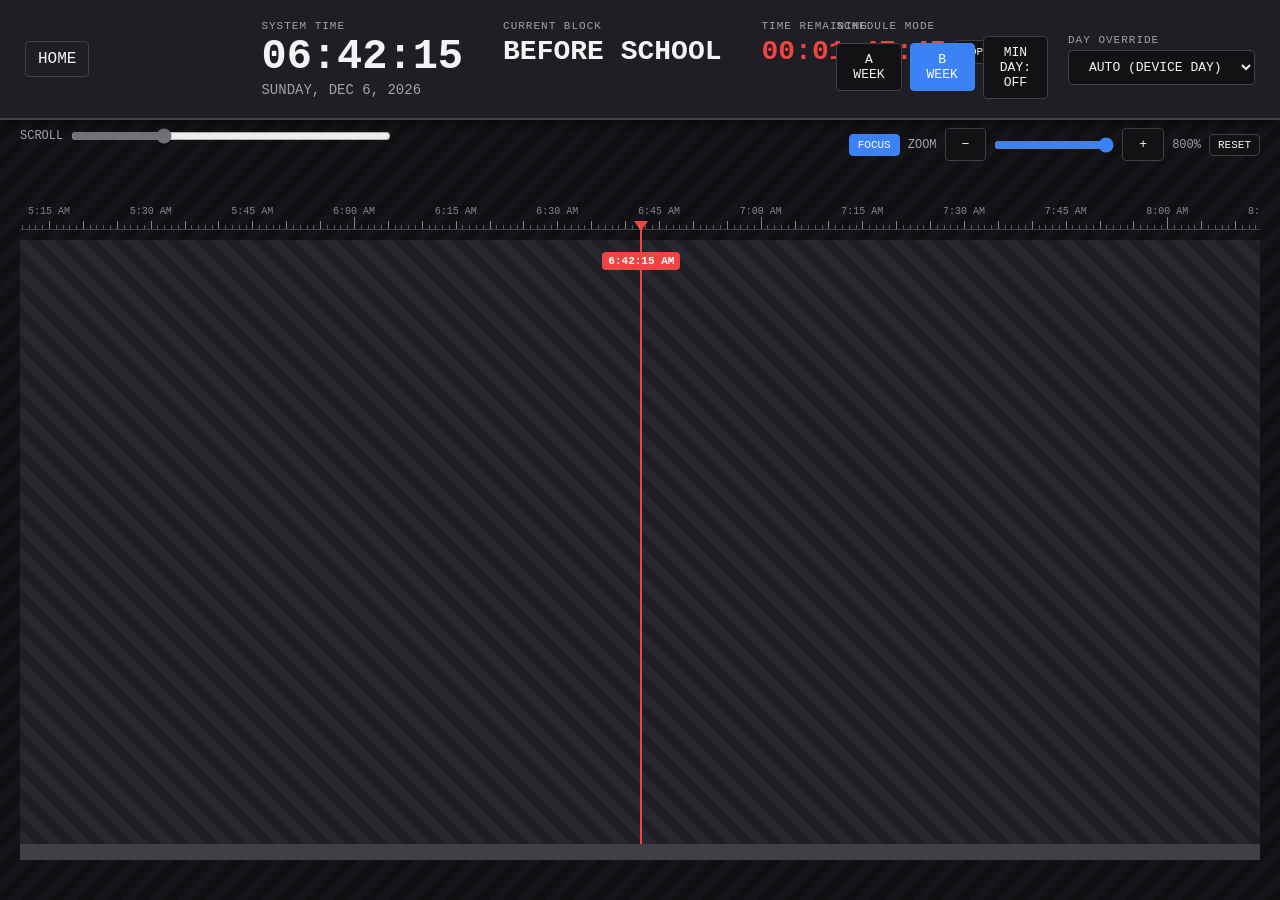
==== commit 8b961904: "...Created" ====
--- a/clock/index.html
+++ b/clock/index.html
@@ -52,11 +52,27 @@
         flex: 0 0 120px;
         background-color: var(--bg-panel);
         border-bottom: 2px solid var(--border-color);
-        display: flex;
-        justify-content: space-between;
+        display: grid;
+        grid-template-columns: minmax(0, 1fr) auto minmax(0, 1fr);
+        align-items: center;
         padding: 15px 25px;
         box-shadow: 0 4px 10px rgba(0,0,0,0.5);
         z-index: 10;
+    }
+
+    #home-link {
+        justify-self: start;
+        padding: 8px 12px;
+        border: 1px solid var(--border-color);
+        border-radius: 4px;
+        color: var(--text-main);
+        text-decoration: none;
+        white-space: nowrap;
+    }
+
+    #home-link:hover, #home-link:focus-visible {
+        background: #2a2a32;
+        border-color: #52525b;
     }
 
     #track-resize-handle {
@@ -103,6 +119,7 @@
     #dashboard {
         display: flex;
         gap: 40px;
+        justify-self: center;
     }
 
     .dash-item {
@@ -146,6 +163,7 @@
         display: flex;
         align-items: center;
         gap: 20px;
+        justify-self: end;
     }
 
     .control-row {
@@ -485,7 +503,9 @@
 
         #top-panel {
             flex: 0 0 auto;
+            display: flex;
             flex-direction: column;
+            align-items: stretch;
             gap: 14px;
             padding: 12px 14px;
         }
@@ -493,6 +513,7 @@
         #dashboard {
             flex-wrap: wrap;
             gap: 12px 24px;
+            justify-self: auto;
         }
 
         #live-time { font-size: 34px; }
@@ -501,6 +522,7 @@
         #controls {
             flex-wrap: wrap;
             gap: 12px;
+            justify-self: auto;
         }
 
         .control-row { flex-wrap: wrap; }
@@ -536,6 +558,7 @@
 
     <!-- TOP PANEL -->
     <div id="top-panel">
+        <a id="home-link" href="../">HOME</a>
         <div id="dashboard">
             <div class="dash-item">
                 <div class="label">System Time</div>
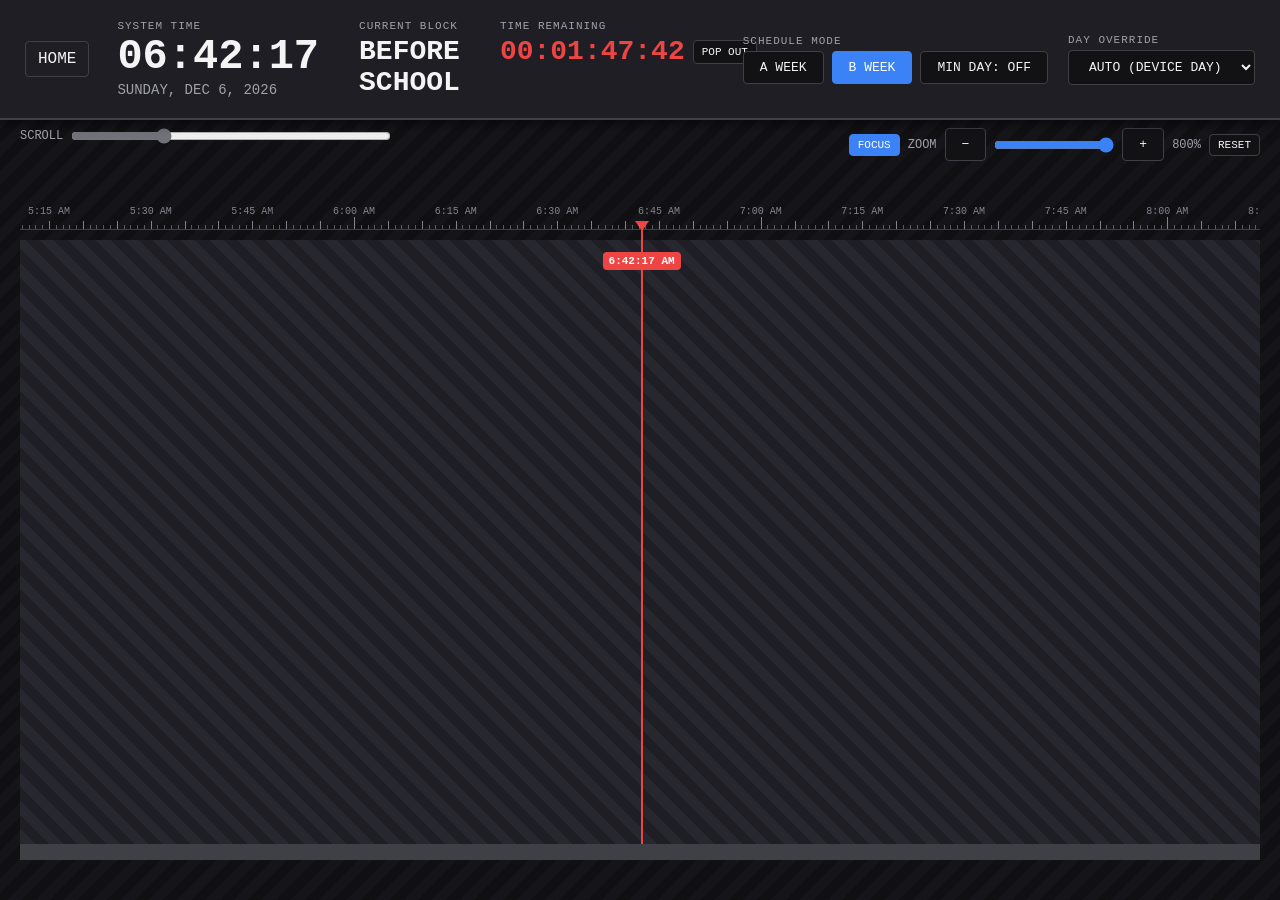
==== commit 956c90c7: "To the left again with you!" ====
--- a/clock/index.html
+++ b/clock/index.html
@@ -53,8 +53,9 @@
         background-color: var(--bg-panel);
         border-bottom: 2px solid var(--border-color);
         display: grid;
-        grid-template-columns: minmax(0, 1fr) auto minmax(0, 1fr);
+        grid-template-columns: auto minmax(0, 1fr) auto;
         align-items: center;
+        column-gap: 28px;
         padding: 15px 25px;
         box-shadow: 0 4px 10px rgba(0,0,0,0.5);
         z-index: 10;
@@ -119,7 +120,7 @@
     #dashboard {
         display: flex;
         gap: 40px;
-        justify-self: center;
+        justify-self: start;
     }
 
     .dash-item {
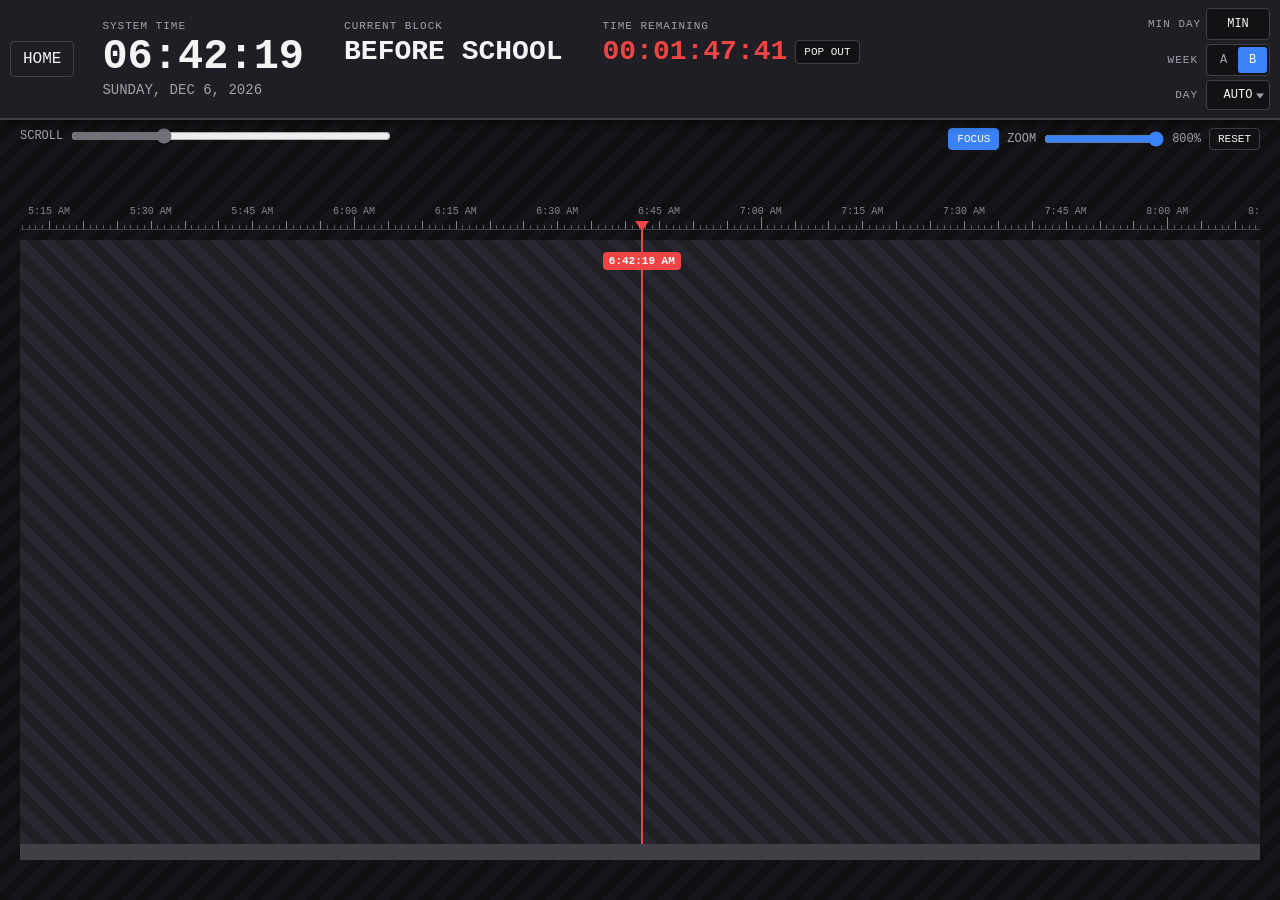
==== commit f3f8c06f: "Ok this looks gooood" ====
--- a/clock/index.html
+++ b/clock/index.html
@@ -5,555 +5,7 @@
 <meta name="viewport" content="width=device-width, initial-scale=1.0">
 <title>Thing That You Tell The Time With</title>
 <link rel="icon" href="data:image/svg+xml,<svg xmlns='http://www.w3.org/2000/svg' viewBox='0 0 100 100'><text y='.9em' font-size='90'>⏰</text></svg>">
-<style>
-    :root {
-        --bg-main: #121214;
-        --bg-panel: #1e1e24;
-        --bg-modal: #2a2a32;
-        --border-color: #3f3f46;
-        --text-main: #f4f4f5;
-        --text-dim: #a1a1aa;
-        --accent: #ef4444; /* Playhead red */
-        --passing-bg: repeating-linear-gradient(
-            45deg,
-            #1e1e24,
-            #1e1e24 10px,
-            #27272f 10px,
-            #27272f 20px
-        );
-        --page-bg: repeating-linear-gradient(
-            -45deg,
-            #101013,
-            #101013 10px,
-            #151519 10px,
-            #151519 20px
-        );
-    }
-
-    * {
-        box-sizing: border-box;
-        margin: 0;
-        padding: 0;
-        font-family: 'Consolas', 'Courier New', monospace;
-    }
-
-    body {
-        height: 100vh;
-        width: 100vw;
-        overflow: hidden;
-        background: var(--page-bg);
-        color: var(--text-main);
-        display: flex;
-        flex-direction: column;
-    }
-
-    /* TOP PANEL / INSPECTOR */
-    #top-panel {
-        flex: 0 0 120px;
-        background-color: var(--bg-panel);
-        border-bottom: 2px solid var(--border-color);
-        display: grid;
-        grid-template-columns: auto minmax(0, 1fr) auto;
-        align-items: center;
-        column-gap: 28px;
-        padding: 15px 25px;
-        box-shadow: 0 4px 10px rgba(0,0,0,0.5);
-        z-index: 10;
-    }
-
-    #home-link {
-        justify-self: start;
-        padding: 8px 12px;
-        border: 1px solid var(--border-color);
-        border-radius: 4px;
-        color: var(--text-main);
-        text-decoration: none;
-        white-space: nowrap;
-    }
-
-    #home-link:hover, #home-link:focus-visible {
-        background: #2a2a32;
-        border-color: #52525b;
-    }
-
-    #track-resize-handle {
-        flex: 0 0 16px;
-        background: var(--border-color);
-        cursor: row-resize;
-        touch-action: none;
-        border-radius: 5px;
-        align-self: center;
-        display: flex;
-        align-items: center;
-        justify-content: center;
-    }
-
-    #track-resize-handle::after {
-        content: '';
-        width: 40px;
-        height: 3px;
-        border-radius: 2px;
-        background: #a1a1aa;
-    }
-
-    #track-resize-handle:hover,
-    #track-resize-handle:focus-visible {
-        background: #71717a;
-        outline: none;
-    }
-
-    .panel-group {
-        display: flex;
-        flex-direction: column;
-        justify-content: center;
-    }
-
-    .label {
-        font-size: 11px;
-        text-transform: uppercase;
-        color: var(--text-dim);
-        letter-spacing: 1px;
-        margin-bottom: 4px;
-    }
-
-    /* Dashboard Info */
-    #dashboard {
-        display: flex;
-        gap: 40px;
-        justify-self: start;
-    }
-
-    .dash-item {
-        display: flex;
-        flex-direction: column;
-    }
-
-    #live-time { font-size: 42px; font-weight: bold; line-height: 1; }
-    #live-date { font-size: 14px; color: var(--text-dim); margin-top: 4px; }
-    
-    #current-period { font-size: 28px; font-weight: bold; color: var(--text-main); }
-    #countdown { font-size: 28px; color: var(--accent); font-weight: bold; }
-
-    .countdown-row {
-        display: flex;
-        align-items: center;
-        gap: 8px;
-    }
-
-    #btn-popout {
-        padding: 5px 8px;
-        font-size: 11px;
-        white-space: nowrap;
-    }
-
-    #btn-popout:disabled {
-        cursor: not-allowed;
-        opacity: 0.5;
-    }
-
-    #popout-status {
-        display: block;
-        min-height: 12px;
-        max-width: 240px;
-        color: #fca5a5;
-        font-size: 10px;
-    }
-
-    /* Controls */
-    #controls {
-        display: flex;
-        align-items: center;
-        gap: 20px;
-        justify-self: end;
-    }
-
-    .control-row {
-        display: flex;
-        gap: 8px;
-        align-items: center;
-    }
-
-    button, select {
-        background: var(--bg-main);
-        border: 1px solid var(--border-color);
-        color: var(--text-main);
-        padding: 8px 16px;
-        font-size: 13px;
-        cursor: pointer;
-        border-radius: 4px;
-        transition: all 0.2s;
-    }
-
-    button:hover, select:hover {
-        background: #2a2a32;
-        border-color: #52525b;
-    }
-
-    button.active {
-        background: #3b82f6;
-        color: white;
-        border-color: #3b82f6;
-    }
-
-    /* WORKSPACE / TIMELINE */
-    #workspace {
-        flex: 1 1 auto;
-        display: flex;
-        flex-direction: column;
-        padding: 40px 20px;
-        position: relative;
-    }
-
-    #zoom-controls {
-        position: absolute;
-        top: 8px;
-        right: 20px;
-        display: flex;
-        align-items: center;
-        gap: 8px;
-        color: var(--text-dim);
-        font-size: 12px;
-    }
-
-    #zoom-slider {
-        width: 120px;
-        accent-color: #3b82f6;
-        cursor: pointer;
-    }
-
-    #zoom-reset, #focus-playhead {
-        padding: 4px 8px;
-        font-size: 11px;
-    }
-
-    #pan-controls {
-        position: absolute;
-        top: 8px;
-        left: 20px;
-        display: flex;
-        align-items: center;
-        gap: 8px;
-        color: var(--text-dim);
-        font-size: 12px;
-    }
-
-    #pan-slider {
-        width: min(32vw, 320px);
-        accent-color: #71717a;
-        cursor: grab;
-    }
-
-    #pan-slider:active {
-        cursor: grabbing;
-    }
-
-    #timeline-viewport {
-        flex: 1 1 auto;
-        min-height: 120px;
-        padding-inline: 10px;
-        overflow-x: auto;
-        overflow-y: hidden;
-        scrollbar-width: none;
-        display: flex;
-        flex-direction: column;
-    }
-
-    #timeline-viewport::-webkit-scrollbar {
-        display: none;
-    }
-
-    #timeline-content {
-        flex: 0 0 auto;
-        display: flex;
-        flex-direction: column;
-    }
-
-    #ruler {
-        flex: 0 0 70px;
-        height: 70px;
-        position: relative;
-        border-bottom: 1px solid var(--border-color);
-        margin-bottom: 10px;
-    }
-
-    #boundary-labels {
-        position: absolute;
-        top: 0;
-        left: 0;
-        width: 100%;
-        height: 40px;
-        overflow-x: hidden;
-        overflow-y: auto;
-        scrollbar-width: thin;
-        scrollbar-gutter: stable;
-    }
-
-    #boundary-label-content {
-        position: relative;
-        width: 100%;
-    }
-
-    .tick {
-        position: absolute;
-        bottom: 0;
-        border-left: 1px solid var(--text-dim);
-        height: 8px;
-    }
-
-    .tick-label {
-        position: absolute;
-        bottom: 12px;
-        font-size: 10px;
-        color: var(--text-dim);
-        transform: translateX(-50%);
-        white-space: nowrap;
-    }
-
-    .boundary-tick {
-        position: absolute;
-        bottom: 0;
-        border-left: 1px solid #a1a1aa;
-    }
-
-    .boundary-label {
-        position: absolute;
-        width: 64px;
-        font-size: 10px;
-        line-height: 14px;
-        text-align: center;
-        white-space: nowrap;
-        color: var(--text-main);
-        background: var(--bg-main);
-    }
-
-    .tick, .tick-label, .boundary-tick, .boundary-label {
-        z-index: 51;
-        opacity: 0.8;
-    }
-
-    #ruler-playhead {
-        position: absolute;
-        top: 66px;
-        bottom: -12px;
-        width: 2px;
-        background-color: var(--accent);
-        z-index: 50;
-        pointer-events: none;
-        display: none;
-    }
-
-    #ruler-playhead::before {
-        content: '';
-        position: absolute;
-        top: -5px;
-        left: -6px;
-        border-left: 7px solid transparent;
-        border-right: 7px solid transparent;
-        border-top: 10px solid var(--accent);
-    }
-
-    #track-container {
-        flex: 1;
-        min-height: 80px;
-        box-sizing: border-box;
-        position: relative;
-        background: var(--bg-panel);
-        border: 0;
-        outline: 0px solid var(--border-color);
-        border-radius: 6px;
-        overflow: hidden;
-        display: flex;
-    }
-
-    /* Blocks */
-    .block {
-        height: 100%;
-        border-right: 0;
-        position: relative;
-        display: flex;
-        flex-direction: column;
-        justify-content: center;
-        align-items: center;
-        padding: 5px;
-        overflow: hidden;
-        text-align: center;
-        transition: filter 0.2s;
-    }
-
-    .block.editable {
-        cursor: pointer;
-    }
-
-    .block.editable:hover {
-        filter: brightness(1.2);
-    }
-
-    .block.passing {
-        background: var(--passing-bg);
-    }
-
-    .block-name {
-        font-size: 16px;
-        font-weight: bold;
-        white-space: nowrap;
-        text-overflow: ellipsis;
-        overflow: hidden;
-        max-width: 100%;
-        text-shadow: 1px 1px 2px rgba(0,0,0,0.8);
-    }
-
-    .block-time {
-        font-size: 11px;
-        opacity: 0.8;
-        margin-top: 4px;
-        white-space: nowrap;
-    }
-
-    /* PLAYHEAD */
-    #playhead {
-        position: absolute;
-        top: 0;
-        bottom: 0;
-        width: 2px;
-        background-color: var(--accent);
-        z-index: 50;
-        pointer-events: none;
-        display: none;
-    }
-
-    #playhead-time {
-        position: absolute;
-        top: 12px;
-        left: 50%;
-        transform: translateX(calc(-50% + var(--bubble-offset, 0px)));
-        background-color: var(--accent);
-        color: white;
-        padding: 3px 6px;
-        border-radius: 4px;
-        font-size: 11px;
-        font-weight: bold;
-        white-space: nowrap;
-    }
-
-    /* MODAL */
-    #modal-overlay {
-        position: fixed;
-        top: 0; left: 0; right: 0; bottom: 0;
-        background: rgba(0,0,0,0.7);
-        display: none;
-        justify-content: center;
-        align-items: center;
-        z-index: 100;
-        backdrop-filter: blur(2px);
-    }
-
-    #modal {
-        background: var(--bg-modal);
-        border: 1px solid var(--border-color);
-        border-radius: 8px;
-        padding: 25px;
-        width: 320px;
-        box-shadow: 0 10px 30px rgba(0,0,0,0.8);
-    }
-
-    #modal h2 { margin-bottom: 15px; font-size: 18px; }
-    
-    .input-group {
-        margin-bottom: 15px;
-        display: flex;
-        flex-direction: column;
-        gap: 5px;
-    }
-
-    .input-group input[type="text"] {
-        width: 100%;
-        background: var(--bg-main);
-        border: 1px solid var(--border-color);
-        color: white;
-        padding: 8px;
-        border-radius: 4px;
-    }
-
-    .input-group input[type="color"] {
-        width: 100%;
-        height: 40px;
-        border: none;
-        background: none;
-        cursor: pointer;
-    }
-
-    .modal-actions {
-        display: flex;
-        justify-content: flex-end;
-        gap: 10px;
-        margin-top: 20px;
-    }
-    
-    .btn-save { background: #10b981; border-color: #10b981; color: white;}
-    .btn-save:hover { background: #059669; }
-
-    /* MOBILE / NARROW SCREENS */
-    @media (max-width: 800px) {
-        body {
-            height: auto;
-            min-height: 100dvh;
-            width: 100%;
-            overflow-x: hidden;
-            overflow-y: auto;
-        }
-
-        #top-panel {
-            flex: 0 0 auto;
-            display: flex;
-            flex-direction: column;
-            align-items: stretch;
-            gap: 14px;
-            padding: 12px 14px;
-        }
-
-        #dashboard {
-            flex-wrap: wrap;
-            gap: 12px 24px;
-            justify-self: auto;
-        }
-
-        #live-time { font-size: 34px; }
-        #current-period, #countdown { font-size: 22px; }
-
-        #controls {
-            flex-wrap: wrap;
-            gap: 12px;
-            justify-self: auto;
-        }
-
-        .control-row { flex-wrap: wrap; }
-        button, select { padding: 10px 14px; }
-
-        #workspace {
-            flex: 0 0 auto;
-            padding: 12px 10px 24px;
-            gap: 10px;
-        }
-
-        #zoom-controls, #pan-controls {
-            position: static;
-            flex-wrap: wrap;
-        }
-
-        #zoom-controls { justify-content: space-between; }
-        #zoom-slider { flex: 1 1 100px; min-width: 80px; }
-        #pan-slider { flex: 1 1 auto; width: auto; }
-        #pan-controls { width: 100%; }
-
-        #timeline-viewport {
-            flex: 0 0 auto;
-            -webkit-overflow-scrolling: touch;
-        }
-
-        #modal { width: min(320px, 92vw); }
-    }
-
-</style>
+<link rel="stylesheet" href="styles.css">
 </head>
 <body>
 
@@ -582,24 +34,52 @@
         </div>
 
         <div id="controls">
-            <div class="panel-group">
-                <div class="label">Schedule Mode</div>
-                <div class="control-row">
-                    <button id="btn-a-week">A WEEK</button>
-                    <button id="btn-b-week">B WEEK</button>
-                    <button id="btn-min-day">MIN DAY: OFF</button>
+            <div id="schedule-controls">
+                <div class="setting-row">
+                    <div class="label">Min Day</div>
+                    <button id="btn-min-day" type="button" class="min-day-button"
+                            aria-label="Minimum day schedule" aria-pressed="false"
+                            title="Toggle minimum day schedule">MIN</button>
                 </div>
-            </div>
-            <div class="panel-group">
-                <div class="label">Day Override</div>
-                <select id="day-override">
-                    <option value="-1">AUTO (DEVICE DAY)</option>
-                    <option value="1">MONDAY</option>
-                    <option value="2">TUESDAY</option>
-                    <option value="3">WEDNESDAY</option>
-                    <option value="4">THURSDAY</option>
-                    <option value="5">FRIDAY</option>
-                </select>
+                <div class="setting-row">
+                    <div class="label">Week</div>
+                    <div class="week-switch" role="radiogroup" aria-label="Schedule week">
+                        <input type="radio" id="btn-a-week" name="schedule-week" value="A">
+                        <label for="btn-a-week">A</label>
+                        <input type="radio" id="btn-b-week" name="schedule-week" value="B">
+                        <label for="btn-b-week">B</label>
+                    </div>
+                </div>
+                <div class="setting-row" id="day-override-group">
+                    <label class="label" for="day-override-button">Day</label>
+                    <div class="day-picker" id="day-override-picker">
+                        <button id="day-override-button" type="button" aria-label="Day override"
+                                aria-haspopup="listbox" aria-expanded="false"
+                                aria-controls="day-override-options">
+                            <span id="day-override-value">AUTO</span>
+                        </button>
+                        <div id="day-override-options" role="listbox" aria-label="Day override options" hidden>
+                            <button class="day-override-option" type="button" role="option"
+                                    data-value="-1" aria-selected="true" tabindex="-1">AUTO</button>
+                            <button class="day-override-option" type="button" role="option"
+                                    data-value="1" aria-label="Monday and Friday" aria-selected="false"
+                                    tabindex="-1">M/F</button>
+                            <button class="day-override-option" type="button" role="option"
+                                    data-value="2" aria-selected="false" tabindex="-1">TUE</button>
+                            <button class="day-override-option" type="button" role="option"
+                                    data-value="3" aria-selected="false" tabindex="-1">WED</button>
+                            <button class="day-override-option" type="button" role="option"
+                                    data-value="4" aria-selected="false" tabindex="-1">THU</button>
+                        </div>
+                    </div>
+                    <select id="day-override" aria-label="Day override" aria-hidden="true" tabindex="-1" hidden>
+                        <option value="-1">AUTO</option>
+                        <option value="1">M/F</option>
+                        <option value="2">TUE</option>
+                        <option value="3">WED</option>
+                        <option value="4">THU</option>
+                    </select>
+                </div>
             </div>
         </div>
     </div>
@@ -609,10 +89,8 @@
         <div id="zoom-controls" aria-label="Schedule zoom controls">
             <button id="focus-playhead" type="button" title="Zoom to 800% and follow the current time" aria-pressed="true">FOCUS</button>
             <label for="zoom-slider">ZOOM</label>
-            <button id="zoom-out" type="button" aria-label="Zoom out">−</button>
             <input id="zoom-slider" type="range" min="100" max="800" step="25" value="100"
                    aria-label="Schedule zoom">
-            <button id="zoom-in" type="button" aria-label="Zoom in">+</button>
             <output id="zoom-value" for="zoom-slider">100%</output>
             <button id="zoom-reset" type="button">RESET</button>
         </div>
@@ -664,723 +142,6 @@
         </div>
     </div>
 
-<script>
-    const START_MINS = 0; // 12:00 AM (midnight)
-    const END_MINS = 24 * 60;  // 12:00 AM (midnight)
-    const TOTAL_MINS = END_MINS - START_MINS; // 420 mins in the viewable track
-    const FOCUS_ZOOM = 800;
-
-    const savedZoom = Number(localStorage.getItem('bellScheduleZoom'));
-    let currentZoom = Number.isFinite(savedZoom) && savedZoom >= 100
-        ? Math.min(800, savedZoom)
-        : 100;
-    let currentScheduleMinutes = START_MINS;
-    let followPlayhead = true;
-    let expectedScrollLeft = null;
-
-    // Default block colors for distinction
-    const DEFAULT_COLORS = {
-        "1": "#1e3a8a", // dark muted blue
-        "2": "#312e81", // deep indigo
-        "3": "#134e4a", // dark teal
-        "4": "#78350f", // dark brown/amber
-        "5": "#7f1d1d", // muted maroon
-        "6": "#0f766e", // dark slate green
-        "7": "#701a75", // dark fuchsia
-        "Nutrition": "#27272a", // deep slate
-        "Lunch": "#27272a"      // deep slate
-    };
-
-    // Load preferences from local storage
-    let userPrefs = JSON.parse(localStorage.getItem('bellSchedulePrefs')) || {};
-    let isAWeek = localStorage.getItem('isAWeek') === 'true' ? true : false;
-    let isMinDay = localStorage.getItem('isMinDay') === 'true' ? true : false;
-    let currentLayout = [];
-    let editingBlockId = null;
-
-    // Helpers
-    function parseTime(t) {
-        let [h, m] = t.split(':').map(Number);
-        if (h < 7) h += 12; // Convert PM assuming classes end before 7pm
-        return h * 60 + m;
-    }
-
-    function formatTime(mins) {
-        let h = Math.floor(mins / 60);
-        let m = mins % 60;
-        h = h % 12 || 12;
-        return `${h}:${m.toString().padStart(2, '0')}`;
-    }
-
-    // Schedule Data mapping
-    const rawData = {
-        A: {
-            reg: [
-                ["1", "8:30", "9:19"], ["2", "9:24", "10:13"], ["Nutrition", "10:13", "10:26"],
-                ["3", "10:31", "11:21"], ["4", "11:26", "12:15"], ["5", "12:20", "1:09"],
-                ["Lunch", "1:09", "1:41"], ["6", "1:46", "2:35"], ["7", "2:40", "3:29"]
-            ],
-            wedEarly: [
-                ["1", "8:30", "9:08"], ["2", "9:13", "9:51"], ["Nutrition", "9:51", "10:04"],
-                ["3", "10:09", "10:51"], ["4", "10:56", "11:34"], ["5", "11:39", "12:17"],
-                ["Lunch", "12:17", "12:49"], ["6", "12:54", "1:32"], ["7", "1:37", "2:15"]
-            ],
-            wedMin: [
-                ["1", "8:30", "9:05"], ["2", "9:10", "9:45"], ["3", "9:50", "10:25"],
-                ["4", "10:30", "11:05"], ["Nutrition", "11:05", "11:18"], ["5", "11:23", "11:58"],
-                ["6", "12:03", "12:38"], ["7", "12:43", "1:18"], ["Lunch", "1:18", "1:50"]
-            ]
-        },
-        B: {
-            reg: [
-                ["1", "8:30", "9:19"], ["2", "9:24", "10:13"], ["Nutrition", "10:13", "10:26"],
-                ["3", "10:31", "11:21"], ["4", "11:26", "12:15"], ["5", "12:20", "1:09"],
-                ["Lunch", "1:09", "1:41"], ["6", "1:46", "2:35"], ["7", "2:40", "3:29"]
-            ],
-            tue: [
-                ["1", "8:30", "9:40"], ["Nutrition", "9:40", "9:53"], ["2", "9:58", "11:12"],
-                ["3", "11:17", "12:27"], ["Lunch", "12:27", "12:59"], ["6", "1:04", "2:14"], ["7", "2:19", "3:29"]
-            ],
-            wedEarly: [
-                ["4", "8:30", "9:40"], ["Nutrition", "9:40", "9:53"], ["5", "9:58", "11:13"],
-                ["2", "11:18", "12:28"], ["Lunch", "12:28", "1:00"], ["1", "1:05", "2:15"]
-            ],
-            thu: [
-                ["3", "8:30", "9:40"], ["Nutrition", "9:40", "9:53"], ["4", "9:58", "11:12"],
-                ["5", "11:17", "12:27"], ["Lunch", "12:27", "12:59"], ["6", "1:04", "2:14"], ["7", "2:19", "3:29"]
-            ],
-            wedMin: [
-                ["4", "8:30", "9:34"], ["5", "9:39", "10:43"], ["Nutrition", "10:43", "10:56"],
-                ["2", "11:01", "12:09"], ["1", "12:14", "1:18"], ["Lunch", "1:18", "1:50"]
-            ]
-        }
-    };
-
-    function mapData(arr) {
-        return arr.map(b => ({
-            id: b[0], // Keep raw ID for mapping (e.g. "1", "Nutrition")
-            defaultName: b[0].length === 1 ? `Period ${b[0]}` : b[0],
-            s: parseTime(b[1]),
-            e: parseTime(b[2]),
-            type: 'editable'
-        }));
-    }
-
-    // UI Elements
-    const ui = {
-        workspace: document.getElementById('workspace'),
-        timelineViewport: document.getElementById('timeline-viewport'),
-        timelineContent: document.getElementById('timeline-content'),
-        trackResizeHandle: document.getElementById('track-resize-handle'),
-        zoomSlider: document.getElementById('zoom-slider'),
-        panSlider: document.getElementById('pan-slider'),
-        zoomValue: document.getElementById('zoom-value'),
-        zoomOut: document.getElementById('zoom-out'),
-        zoomIn: document.getElementById('zoom-in'),
-        zoomReset: document.getElementById('zoom-reset'),
-        focusPlayhead: document.getElementById('focus-playhead'),
-        btnA: document.getElementById('btn-a-week'),
-        btnB: document.getElementById('btn-b-week'),
-        btnMin: document.getElementById('btn-min-day'),
-        dayOverride: document.getElementById('day-override'),
-        track: document.getElementById('track-container'),
-        playhead: document.getElementById('playhead'),
-        playheadTime: document.getElementById('playhead-time'),
-        ruler: document.getElementById('ruler'),
-        rulerPlayhead: document.getElementById('ruler-playhead'),
-        boundaryLabels: document.getElementById('boundary-labels'),
-        boundaryLabelContent: document.getElementById('boundary-label-content'),
-        liveTime: document.getElementById('live-time'),
-        liveDate: document.getElementById('live-date'),
-        currPeriod: document.getElementById('current-period'),
-        countdown: document.getElementById('countdown'),
-        popoutButton: document.getElementById('btn-popout'),
-        popoutStatus: document.getElementById('popout-status'),
-        
-        // Modal
-        overlay: document.getElementById('modal-overlay'),
-        modalTitle: document.getElementById('modal-title'),
-        modalName: document.getElementById('modal-name'),
-        modalColor: document.getElementById('modal-color')
-    };
-
-    let countdownWindow = null;
-    let countdownWindowValues = null;
-
-    function updateCountdownWindow() {
-        if (!countdownWindowValues || !countdownWindow || countdownWindow.closed) return;
-        countdownWindowValues.currentPeriod.textContent = ui.currPeriod.textContent;
-        countdownWindowValues.countdown.textContent = ui.countdown.textContent;
-
-        const nextBlock = currentLayout.find(block =>
-            block.type === 'editable' && block.s > currentScheduleMinutes);
-        if (nextBlock) {
-            const pref = userPrefs[nextBlock.id] || {};
-            countdownWindowValues.nextPeriod.textContent = pref.name || nextBlock.defaultName;
-        } else {
-            countdownWindowValues.nextPeriod.textContent = 'None';
-        }
-    }
-
-    async function openCountdownWindow() {
-        if (countdownWindow && !countdownWindow.closed) {
-            countdownWindow.close();
-            return;
-        }
-
-        ui.popoutStatus.textContent = '';
-        try {
-            countdownWindow = await window.documentPictureInPicture.requestWindow({
-                width: 320,
-                height: 190
-            });
-            countdownWindow.document.title = 'Schedule Countdown';
-            countdownWindow.document.head.innerHTML = '';
-            const style = countdownWindow.document.createElement('style');
-            style.textContent = `
-                * { box-sizing: border-box; }
-                body {
-                    margin: 0;
-                    background: #1e1e24;
-                    color: #f4f4f5;
-                    font: 14px Consolas, "Courier New", monospace;
-                    min-height: 100vh;
-                    display: flex;
-                    align-items: center;
-                    justify-content: center;
-                }
-                main {
-                    width: 100%;
-                    padding: 20px;
-                    text-align: center;
-                }
-                .row {
-                    margin: 12px 0;
-                    font-size: 16px;
-                    overflow-wrap: anywhere;
-                }
-                .label {
-                    color: #a1a1aa;
-                }
-                #countdown-value {
-                    color: #ef4444;
-                    font-size: 24px;
-                    font-weight: bold;
-                }
-                .period-value {
-                    font-weight: bold;
-                }
-            `;
-            countdownWindow.document.head.appendChild(style);
-            countdownWindow.document.body.innerHTML = `
-                <main>
-                    <div class="row"><span class="label">Current period:</span> <span id="current-period-value" class="period-value">--</span></div>
-                    <div class="row"><span class="label">Time Remaining:</span> <span id="countdown-value">--:--</span></div>
-                    <div class="row"><span class="label">Up next:</span> <span id="next-period" class="period-value">--</span></div>
-                </main>
-            `;
-            countdownWindowValues = {
-                currentPeriod: countdownWindow.document.getElementById('current-period-value'),
-                countdown: countdownWindow.document.getElementById('countdown-value'),
-                nextPeriod: countdownWindow.document.getElementById('next-period')
-            };
-            countdownWindow.addEventListener('pagehide', () => {
-                countdownWindow = null;
-                countdownWindowValues = null;
-                ui.popoutButton.textContent = 'POP OUT';
-                ui.popoutButton.title = 'Open an always-on-top countdown window';
-            }, { once: true });
-            ui.popoutButton.textContent = 'CLOSE';
-            ui.popoutButton.title = 'Close the always-on-top countdown window';
-            updateCountdownWindow();
-        } catch (error) {
-            ui.popoutStatus.textContent = 'Could not open pop-out window.';
-            ui.popoutButton.title = error instanceof Error ? error.message : String(error);
-            countdownWindow = null;
-            countdownWindowValues = null;
-        }
-    }
-
-    if ('documentPictureInPicture' in window) {
-        ui.popoutButton.addEventListener('click', openCountdownWindow);
-    } else {
-        ui.popoutButton.hidden = true;
-        ui.popoutButton.disabled = true;
-        ui.popoutButton.title = 'Always-on-top pop-out is not supported by this browser.';
-        ui.popoutStatus.textContent = '';
-    }
-
-    function getTrackHeightLimits() {
-        const rulerHeight = ui.ruler.getBoundingClientRect().height
-            + parseFloat(getComputedStyle(ui.ruler).marginBottom);
-        const minHeight = 80;
-        const maxHeight = Math.max(minHeight,
-            ui.timelineViewport.clientHeight - rulerHeight - ui.trackResizeHandle.offsetHeight);
-        return { minHeight, maxHeight };
-    }
-
-    function setTrackHeight(height) {
-        const { minHeight, maxHeight } = getTrackHeightLimits();
-        const clampedHeight = Math.min(maxHeight, Math.max(minHeight, height));
-
-        ui.track.style.flex = `0 0 ${clampedHeight}px`;
-        ui.trackResizeHandle.setAttribute('aria-valuemin', minHeight);
-        ui.trackResizeHandle.setAttribute('aria-valuemax', maxHeight);
-        ui.trackResizeHandle.setAttribute('aria-valuenow', Math.round(clampedHeight));
-        ui.trackResizeHandle.style.width = ui.track.style.width;
-        localStorage.setItem('bellScheduleTrackHeight', Math.round(clampedHeight));
-    }
-
-    ui.trackResizeHandle.addEventListener('pointerdown', (event) => {
-        if (event.button !== 0) return;
-        event.preventDefault();
-        ui.trackResizeHandle.setPointerCapture(event.pointerId);
-        ui.trackResizeHandle.dataset.startY = event.clientY;
-        ui.trackResizeHandle.dataset.startHeight = ui.track.getBoundingClientRect().height;
-    });
-
-    ui.trackResizeHandle.addEventListener('pointermove', (event) => {
-        if (ui.trackResizeHandle.hasPointerCapture(event.pointerId)) {
-            const startY = Number(ui.trackResizeHandle.dataset.startY);
-            const startHeight = Number(ui.trackResizeHandle.dataset.startHeight);
-            setTrackHeight(startHeight + event.clientY - startY);
-        }
-    });
-
-    ui.trackResizeHandle.addEventListener('keydown', (event) => {
-        const currentHeight = ui.track.getBoundingClientRect().height;
-        const { minHeight, maxHeight } = getTrackHeightLimits();
-        if (event.key === 'ArrowUp') {
-            event.preventDefault();
-            setTrackHeight(currentHeight - 10);
-        } else if (event.key === 'ArrowDown') {
-            event.preventDefault();
-            setTrackHeight(currentHeight + 10);
-        } else if (event.key === 'Home') {
-            event.preventDefault();
-            setTrackHeight(minHeight);
-        } else if (event.key === 'End') {
-            event.preventDefault();
-            setTrackHeight(maxHeight);
-        }
-    });
-
-    function getTimelineViewportWidth() {
-        const style = getComputedStyle(ui.timelineViewport);
-        return ui.timelineViewport.clientWidth - parseFloat(style.paddingLeft) - parseFloat(style.paddingRight);
-    }
-
-    function setZoom(zoom, centerPlayhead = true) {
-        const viewportWidthBeforeZoom = getTimelineViewportWidth();
-        const previousWidth = ui.ruler.clientWidth;
-        const previousGutter = currentZoom > 100 ? viewportWidthBeforeZoom / 2 : 0;
-        const previousCenter = previousWidth > 0
-            ? (ui.timelineViewport.scrollLeft + viewportWidthBeforeZoom / 2 - previousGutter) / previousWidth
-            : 0.5;
-        currentZoom = Math.min(800 , Math.max(100, zoom));
-        localStorage.setItem('bellScheduleZoom', currentZoom);
-        ui.zoomSlider.value = currentZoom;
-        ui.zoomValue.value = `${currentZoom}%`;
-
-        const viewportWidth = getTimelineViewportWidth();
-        const timelineWidth = viewportWidth * currentZoom / 100;
-        const sideGutter = currentZoom > 100 ? viewportWidth / 2 : 0;
-        ui.timelineContent.style.width = `${timelineWidth + sideGutter * 2}px`;
-        ui.timelineContent.style.paddingLeft = `${sideGutter}px`;
-        ui.timelineContent.style.paddingRight = `${sideGutter}px`;
-        ui.ruler.style.width = `${timelineWidth}px`;
-        ui.track.style.width = `${timelineWidth}px`;
-        ui.trackResizeHandle.style.width = `${timelineWidth}px`;
-        buildRuler();
-        positionPlayheadBubble();
-
-        if (centerPlayhead && followPlayhead) {
-            focusPlayhead();
-        } else if (centerPlayhead) {
-            setTimelineScroll(sideGutter + previousCenter * timelineWidth - viewportWidth / 2);
-        } else {
-            setTimelineScroll(0);
-        }
-    }
-
-    function setTimelineScroll(left) {
-        const maxScroll = Math.max(0, ui.timelineViewport.scrollWidth - ui.timelineViewport.clientWidth);
-        const target = Math.min(maxScroll, Math.max(0, left));
-        if (Math.abs(ui.timelineViewport.scrollLeft - target) > 0.01) {
-            const previousScroll = ui.timelineViewport.scrollLeft;
-            ui.timelineViewport.scrollLeft = target;
-            if (ui.timelineViewport.scrollLeft !== previousScroll) {
-                expectedScrollLeft = ui.timelineViewport.scrollLeft;
-            }
-        }
-        syncPanSlider();
-    }
-
-    function setFollowing(following) {
-        followPlayhead = following;
-        ui.focusPlayhead.classList.toggle('active', following);
-        ui.focusPlayhead.setAttribute('aria-pressed', String(following));
-    }
-
-    function focusPlayhead() {
-        const viewportWidth = getTimelineViewportWidth();
-        const timelineWidth = ui.ruler.clientWidth;
-        const sideGutter = currentZoom > 100 ? viewportWidth / 2 : 0;
-        const progress = Math.min(1, Math.max(0,
-            (currentScheduleMinutes - START_MINS) / TOTAL_MINS));
-        setTimelineScroll(sideGutter + progress * timelineWidth - viewportWidth / 2);
-    }
-
-    function syncPanSlider() {
-        const maxScroll = ui.timelineViewport.scrollWidth - ui.timelineViewport.clientWidth;
-        ui.panSlider.disabled = maxScroll <= 0;
-        ui.panSlider.value = maxScroll > 0
-            ? Math.round(ui.timelineViewport.scrollLeft / maxScroll * Number(ui.panSlider.max))
-            : 0;
-    }
-
-    ui.zoomSlider.addEventListener('input', () => setZoom(Number(ui.zoomSlider.value)));
-    ui.zoomOut.addEventListener('click', () => setZoom(currentZoom - 25));
-    ui.zoomIn.addEventListener('click', () => setZoom(currentZoom + 25));
-    ui.zoomReset.addEventListener('click', () => setZoom(100, false));
-    ui.focusPlayhead.addEventListener('click', () => {
-        setFollowing(true);
-        updateTick();
-        setZoom(FOCUS_ZOOM);
-    });
-    ui.panSlider.addEventListener('input', () => {
-        setFollowing(false);
-        const maxScroll = ui.timelineViewport.scrollWidth - ui.timelineViewport.clientWidth;
-        setTimelineScroll(maxScroll * Number(ui.panSlider.value) / Number(ui.panSlider.max));
-    });
-    ui.timelineViewport.addEventListener('scroll', () => {
-        if (expectedScrollLeft === null || Math.abs(ui.timelineViewport.scrollLeft - expectedScrollLeft) > 1) {
-            setFollowing(false);
-        }
-        expectedScrollLeft = null;
-        syncPanSlider();
-    });
-    ui.timelineViewport.addEventListener('wheel', (event) => {
-        if (!event.ctrlKey) return;
-        event.preventDefault();
-        setZoom(currentZoom + (event.deltaY < 0 ? 25 : -25));
-    }, { passive: false });
-
-    window.addEventListener('resize', () => {
-        setZoom(currentZoom);
-        if (ui.track.style.flex !== '') {
-            setTrackHeight(ui.track.getBoundingClientRect().height);
-        } else {
-            const { minHeight, maxHeight } = getTrackHeightLimits();
-            ui.trackResizeHandle.setAttribute('aria-valuemin', minHeight);
-            ui.trackResizeHandle.setAttribute('aria-valuemax', maxHeight);
-            ui.trackResizeHandle.setAttribute('aria-valuenow', Math.round(ui.track.getBoundingClientRect().height));
-        }
-    });
-    const { maxHeight: trackMaxHeight } = getTrackHeightLimits();
-    const savedTrackHeight = Number(localStorage.getItem('bellScheduleTrackHeight'));
-    setTrackHeight(Number.isFinite(savedTrackHeight) && savedTrackHeight > 0
-        ? savedTrackHeight
-        : trackMaxHeight);
-
-    // Ruler Generation
-    function buildRuler() {
-        ui.ruler.replaceChildren(ui.rulerPlayhead, ui.boundaryLabels);
-        ui.boundaryLabelContent.replaceChildren();
-        const rulerWidth = ui.ruler.clientWidth;
-        const boundaryWidth = ui.boundaryLabels.clientWidth;
-        const pixelsPerMinute = rulerWidth / TOTAL_MINS;
-        const labelIntervals = [1, 5, 10, 15, 30, 60];
-        const interval = labelIntervals.find(minutes => minutes * pixelsPerMinute >= 80)
-            || labelIntervals[labelIntervals.length - 1];
-        const boundaries = new Map();
-        currentLayout.filter(block => block.type === 'editable').forEach(block => {
-            const name = (userPrefs[block.id] || {}).name || block.defaultName;
-            for (const [minute, description] of [[block.s, `${name} starts`], [block.e, `${name} ends`]]) {
-                if (!boundaries.has(minute)) boundaries.set(minute, []);
-                boundaries.get(minute).push(description);
-            }
-        });
-
-        const rows = [];
-        const boundaryLabels = Array.from(boundaries, ([minute, descriptions]) => {
-            const position = (minute - START_MINS) * pixelsPerMinute;
-            const left = Math.max(0, Math.min(boundaryWidth - 64, position - 32));
-            let row = rows.findIndex(end => left >= end);
-            if (row === -1) row = rows.length;
-            rows[row] = left + 68;
-            return { minute, descriptions, left, row };
-        });
-        const labelOffset = Math.max(0, ui.boundaryLabels.clientHeight - rows.length * 16);
-        ui.boundaryLabelContent.style.height = `${labelOffset + rows.length * 16}px`;
-
-        for (let m = START_MINS; m <= END_MINS; m++) {
-            let pct = ((m - START_MINS) / TOTAL_MINS) * 100;
-            
-            let tick = document.createElement('div');
-            tick.className = 'tick';
-            tick.style.left = `${pct}%`;
-            tick.style.height = m % 60 === 0 ? '12px' : m % 5 === 0 ? '8px' : '4px';
-            if (m % 5 !== 0) tick.style.opacity = '0.5';
-            ui.ruler.appendChild(tick);
-            
-            if (m % interval === 0) {
-                let label = document.createElement('div');
-                label.className = 'tick-label';
-                label.style.left = `${Math.max(32, Math.min(rulerWidth - 32, (m - START_MINS) * pixelsPerMinute))}px`;
-                label.textContent = `${formatTime(m)} ${m % 1440 < 12 * 60 ? 'AM' : 'PM'}`;
-                ui.ruler.appendChild(label);
-            }
-        }
-
-        boundaryLabels.forEach(({ minute, descriptions, left, row }) => {
-            const tick = document.createElement('div');
-            tick.className = 'boundary-tick';
-            tick.style.left = `${(minute - START_MINS) / TOTAL_MINS * 100}%`;
-            tick.style.height = '12px';
-            tick.title = descriptions.join('; ');
-            ui.ruler.appendChild(tick);
-
-            const label = document.createElement('div');
-            label.className = 'boundary-label';
-            label.style.left = `${left}px`;
-            label.style.top = `${labelOffset + row * 16}px`;
-            label.textContent = `${formatTime(minute)} ${minute % 1440 < 12 * 60 ? 'AM' : 'PM'}`;
-            label.title = descriptions.join('; ');
-            ui.boundaryLabelContent.appendChild(label);
-        });
-
-        if (ui.track.style.flex && ui.track.getBoundingClientRect().height > getTrackHeightLimits().maxHeight) {
-            setTrackHeight(getTrackHeightLimits().maxHeight);
-        }
-    }
-
-    function getActiveSchedule() {
-        let override = parseInt(ui.dayOverride.value);
-        let day = override !== -1 ? override : new Date().getDay();
-        if (day === 0 || day === 6) day = 1; // Default to Mon on weekends
-
-        if (isAWeek) {
-            if (day === 3) return isMinDay ? mapData(rawData.A.wedMin) : mapData(rawData.A.wedEarly);
-            return mapData(rawData.A.reg);
-        } else {
-            if (day === 1 || day === 5) return mapData(rawData.B.reg);
-            if (day === 2) return mapData(rawData.B.tue);
-            if (day === 4) return mapData(rawData.B.thu);
-            if (day === 3) return isMinDay ? mapData(rawData.B.wedMin) : mapData(rawData.B.wedEarly);
-            return mapData(rawData.B.reg);
-        }
-    }
-
-    function updateControls() {
-        ui.btnA.classList.toggle('active', isAWeek);
-        ui.btnB.classList.toggle('active', !isAWeek);
-        ui.btnMin.classList.toggle('active', isMinDay);
-        ui.btnMin.textContent = isMinDay ? "MIN DAY: ON" : "MIN DAY: OFF";
-        
-        localStorage.setItem('isAWeek', isAWeek);
-        localStorage.setItem('isMinDay', isMinDay);
-        
-        buildTimeline();
-    }
-
-    function buildTimeline() {
-        // Clear old blocks, keeping playhead
-        Array.from(ui.track.children).forEach(child => {
-            if (child.id !== 'playhead') ui.track.removeChild(child);
-        });
-
-        currentLayout = [];
-        let schedule = getActiveSchedule();
-        let currentTimeMarker = START_MINS;
-
-        for (let i = 0; i < schedule.length; i++) {
-            let block = schedule[i];
-
-            // Gap filling (Passing periods)
-            if (block.s > currentTimeMarker) {
-                currentLayout.push({ name: i === 0 ? 'Before School' : 'Passing', s: currentTimeMarker, e: block.s, type: 'passing' });
-            }
-            currentLayout.push(block);
-            currentTimeMarker = block.e;
-        }
-
-        if (currentTimeMarker < END_MINS) {
-            currentLayout.push({ name: 'After School', s: currentTimeMarker, e: END_MINS, type: 'passing' });
-        }
-
-        // Render to Track
-        currentLayout.forEach(b => {
-            let dur = b.e - b.s;
-            let pct = (dur / TOTAL_MINS) * 100;
-            
-            let el = document.createElement('div');
-            el.className = `block ${b.type}`;
-            el.style.width = `${pct}%`;
-            
-            if (b.type === 'editable') {
-                let pref = userPrefs[b.id] || {};
-                let dName = pref.name || b.defaultName;
-                let dColor = pref.color || DEFAULT_COLORS[b.id] || "#333333";
-                
-                el.style.backgroundColor = dColor;
-                el.innerHTML = `
-                    <div class="block-name">${dName}</div>
-                    <div class="block-time">${formatTime(b.s)} - ${formatTime(b.e)}</div>
-                `;
-                el.onclick = () => openModal(b.id, dName, dColor);
-            } else if (b.type === 'passing') {
-                el.innerHTML = `<div class="block-time" style="writing-mode: vertical-rl; transform: rotate(180deg);">${dur}m</div>`;
-            }
-
-            ui.track.insertBefore(el, ui.playhead);
-        });
-        buildRuler();
-    }
-
-    // Modal Logic
-    function openModal(id, currentName, currentColor) {
-        editingBlockId = id;
-        ui.modalTitle.textContent = `Edit Block: ${id}`;
-        ui.modalName.value = currentName;
-        ui.modalColor.value = currentColor;
-        ui.overlay.style.display = 'flex';
-    }
-
-    function closeModal() {
-        ui.overlay.style.display = 'none';
-        editingBlockId = null;
-    }
-
-    document.getElementById('btn-cancel').onclick = closeModal;
-    
-    document.getElementById('btn-save').onclick = () => {
-        if (editingBlockId) {
-            userPrefs[editingBlockId] = {
-                name: ui.modalName.value.trim() || undefined,
-                color: ui.modalColor.value
-            };
-            localStorage.setItem('bellSchedulePrefs', JSON.stringify(userPrefs));
-            buildTimeline();
-        }
-        closeModal();
-    };
-
-    document.getElementById('btn-reset-block').onclick = () => {
-        if (editingBlockId) {
-            delete userPrefs[editingBlockId];
-            localStorage.setItem('bellSchedulePrefs', JSON.stringify(userPrefs));
-            buildTimeline();
-        }
-        closeModal();
-    };
-
-    // Close modal on outside click
-    ui.overlay.onclick = (e) => {
-        if(e.target === ui.overlay) closeModal();
-    }
-
-    // Tick & Playhead Updates
-    function positionPlayheadBubble() {
-        if (ui.playhead.style.display !== 'block') return;
-        const trackWidth = ui.track.clientWidth;
-        const linePosition = parseFloat(ui.playhead.style.left) / 100 * trackWidth;
-        const trackRect = ui.track.getBoundingClientRect();
-        const rulerRect = ui.ruler.getBoundingClientRect();
-        ui.rulerPlayhead.style.left = `${trackRect.left + ui.track.clientLeft + linePosition - rulerRect.left}px`;
-        const halfBubbleWidth = ui.playheadTime.offsetWidth / 2;
-        const center = Math.max(halfBubbleWidth,
-            Math.min(trackWidth - halfBubbleWidth, linePosition));
-        ui.playheadTime.style.setProperty('--bubble-offset', `${center - linePosition}px`);
-    }
-
-    function updateTick() {
-        let now = new Date();
-        
-        let h = now.getHours().toString().padStart(2, '0');
-        let m = now.getMinutes().toString().padStart(2, '0');
-        let s = now.getSeconds().toString().padStart(2, '0');
-        ui.liveTime.textContent = `${h}:${m}:${s}`;
-        
-        let ampm = now.getHours() >= 12 ? 'PM' : 'AM';
-        let bubbleH = now.getHours() % 12 || 12;
-        ui.playheadTime.textContent = `${bubbleH}:${m}:${s} ${ampm}`;
-
-        const options = { weekday: 'long', year: 'numeric', month: 'short', day: 'numeric' };
-        ui.liveDate.textContent = now.toLocaleDateString(undefined, options).toUpperCase();
-
-        let curMins = (now.getHours() * 60) + now.getMinutes() + (now.getSeconds() / 60);
-        currentScheduleMinutes = curMins;
-        if (followPlayhead) focusPlayhead();
-
-        // Move Playhead
-        if (curMins >= START_MINS && curMins <= END_MINS) {
-            ui.playhead.style.display = 'block';
-            ui.rulerPlayhead.style.display = 'block';
-            let pct = ((curMins - START_MINS) / TOTAL_MINS) * 100;
-            ui.playhead.style.left = `${pct}%`;
-            positionPlayheadBubble();
-        } else {
-            ui.playhead.style.display = 'none';
-            ui.rulerPlayhead.style.display = 'none';
-        }
-
-        // Current Block Info
-        let activeBlock = currentLayout.find(b => curMins >= b.s && curMins < b.e && b.type !== 'empty');
-        
-        if (curMins < START_MINS) {
-            ui.currPeriod.textContent = "BEFORE SCHOOL";
-            ui.countdown.textContent = "--:--";
-        } else if (curMins >= END_MINS || !activeBlock) {
-            ui.currPeriod.textContent = "END OF DAY";
-            ui.countdown.textContent = "00:00";
-        } else {
-            let displayName = activeBlock.name;
-            if (activeBlock.type === 'editable') {
-                 let pref = userPrefs[activeBlock.id] || {};
-                 displayName = pref.name || activeBlock.defaultName;
-            }
-            ui.currPeriod.textContent = displayName.toUpperCase();
-            
-            let remain = activeBlock.e - curMins;
-            if (remain >= 60) {
-                let totalSeconds = remain * 60;
-                let d = Math.floor(totalSeconds / (24 * 3600));
-                let h = Math.floor((totalSeconds % (24 * 3600)) / 3600);
-                let m = Math.floor((totalSeconds % 3600) / 60);
-                let s = Math.floor(totalSeconds % 60);
-                ui.countdown.textContent = `${d.toString().padStart(2, '0')}:${h.toString().padStart(2, '0')}:${m.toString().padStart(2, '0')}:${s.toString().padStart(2, '0')}`;
-            } else {
-                let rm = Math.floor(remain);
-                let rs = Math.floor((remain - rm) * 60);
-                ui.countdown.textContent = `${rm.toString().padStart(2, '0')}:${rs.toString().padStart(2, '0')}`;
-            }
-        }
-        updateCountdownWindow();
-    }
-
-    // Bindings
-    ui.btnA.onclick = () => { isAWeek = true; updateControls(); };
-    ui.btnB.onclick = () => { isAWeek = false; updateControls(); };
-    ui.btnMin.onclick = () => { isMinDay = !isMinDay; updateControls(); };
-    ui.dayOverride.onchange = buildTimeline;
-
-    // Boot
-    setFollowing(true);
-    buildRuler();
-    updateControls();
-    setInterval(updateTick, 1000);
-    updateTick();
-    setZoom(FOCUS_ZOOM);
-
-    // Auto-refresh layout at midnight
-    setInterval(() => {
-        let n = new Date();
-        if(n.getHours() === 0 && n.getMinutes() === 0 && n.getSeconds() === 0 && ui.dayOverride.value === "-1") {
-            buildTimeline();
-        }
-    }, 1000);
-
-</script>
+<script src="script.js"></script>
 </body>
 </html>
--- a/clock/styles.css
+++ b/clock/styles.css
@@ -0,0 +1,681 @@
+    :root {
+        --bg-main: #121214;
+        --bg-panel: #1e1e24;
+        --bg-modal: #2a2a32;
+        --border-color: #3f3f46;
+        --text-main: #f4f4f5;
+        --text-dim: #a1a1aa;
+        --accent: #ef4444; /* Playhead red */
+        --passing-bg: repeating-linear-gradient(
+            45deg,
+            #1e1e24,
+            #1e1e24 10px,
+            #27272f 10px,
+            #27272f 20px
+        );
+        --page-bg: repeating-linear-gradient(
+            -45deg,
+            #101013,
+            #101013 10px,
+            #151519 10px,
+            #151519 20px
+        );
+    }
+
+    * {
+        box-sizing: border-box;
+        margin: 0;
+        padding: 0;
+        font-family: 'Consolas', 'Courier New', monospace;
+    }
+
+    body {
+        height: 100vh;
+        width: 100vw;
+        overflow: hidden;
+        background: var(--page-bg);
+        color: var(--text-main);
+        display: flex;
+        flex-direction: column;
+    }
+
+    /* TOP PANEL / INSPECTOR */
+    #top-panel {
+        flex: 0 0 120px;
+        background-color: var(--bg-panel);
+        border-bottom: 2px solid var(--border-color);
+        display: grid;
+        grid-template-columns: auto minmax(0, 1fr) auto;
+        align-items: center;
+        column-gap: 28px;
+        padding: 7px 10px;
+        box-shadow: 0 4px 10px rgba(0,0,0,0.5);
+        z-index: 10;
+    }
+
+    #home-link {
+        justify-self: start;
+        padding: 8px 12px;
+        border: 1px solid var(--border-color);
+        border-radius: 4px;
+        color: var(--text-main);
+        text-decoration: none;
+        white-space: nowrap;
+    }
+
+    #home-link:hover, #home-link:focus-visible {
+        background: #2a2a32;
+        border-color: #52525b;
+    }
+
+    #track-resize-handle {
+        flex: 0 0 16px;
+        background: var(--border-color);
+        cursor: row-resize;
+        touch-action: none;
+        border-radius: 5px;
+        align-self: center;
+        display: flex;
+        align-items: center;
+        justify-content: center;
+    }
+
+    #track-resize-handle::after {
+        content: '';
+        width: 40px;
+        height: 3px;
+        border-radius: 2px;
+        background: #a1a1aa;
+    }
+
+    #track-resize-handle:hover,
+    #track-resize-handle:focus-visible {
+        background: #71717a;
+        outline: none;
+    }
+
+    .panel-group {
+        display: flex;
+        flex-direction: column;
+        justify-content: center;
+    }
+
+    .label {
+        font-size: 11px;
+        text-transform: uppercase;
+        color: var(--text-dim);
+        letter-spacing: 1px;
+        margin-bottom: 4px;
+    }
+
+    /* Dashboard Info */
+    #dashboard {
+        display: flex;
+        gap: 40px;
+        justify-self: start;
+    }
+
+    .dash-item {
+        display: flex;
+        flex-direction: column;
+    }
+
+    #live-time { font-size: 42px; font-weight: bold; line-height: 1; }
+    #live-date { font-size: 14px; color: var(--text-dim); margin-top: 4px; }
+    
+    #current-period { font-size: 28px; font-weight: bold; color: var(--text-main); }
+    #countdown { font-size: 28px; color: var(--accent); font-weight: bold; }
+
+    .countdown-row {
+        display: flex;
+        align-items: center;
+        gap: 8px;
+    }
+
+    #btn-popout {
+        padding: 5px 8px;
+        font-size: 11px;
+        white-space: nowrap;
+    }
+
+    #btn-popout:disabled {
+        cursor: not-allowed;
+        opacity: 0.5;
+    }
+
+    #popout-status {
+        display: block;
+        min-height: 12px;
+        max-width: 240px;
+        color: #fca5a5;
+        font-size: 10px;
+    }
+
+    /* Controls */
+    #controls {
+        display: flex;
+        align-items: center;
+        gap: 12px;
+        justify-self: end;
+    }
+
+    #schedule-controls {
+        display: flex;
+        flex-direction: column;
+        gap: 4px;
+    }
+
+    .setting-row {
+        display: flex;
+        align-items: center;
+        gap: 8px;
+    }
+
+    .setting-row > .label {
+        flex: 0 0 50px;
+        width: 50px;
+        min-width: 50px;
+        margin-bottom: 0;
+        text-align: right;
+        white-space: nowrap;
+    }
+
+    .week-switch {
+        position: relative;
+        display: flex;
+        padding: 2px;
+        border: 1px solid var(--border-color);
+        border-radius: 5px;
+        background: var(--bg-main);
+    }
+
+    .week-switch input {
+        position: absolute;
+        opacity: 0;
+        pointer-events: none;
+    }
+
+    .week-switch label {
+        min-width: 29px;
+        padding: 6px 10px;
+        border-radius: 3px;
+        color: var(--text-dim);
+        font-size: 12px;
+        text-align: center;
+        cursor: pointer;
+    }
+
+    .week-switch input:checked + label {
+        background: #3b82f6;
+        color: white;
+    }
+
+    .week-switch input:focus-visible + label {
+        outline: 2px solid #60a5fa;
+        outline-offset: 2px;
+    }
+
+    #btn-min-day {
+        width:64px;
+        height: 32px;
+        padding: 0;
+        font-size: 12px;
+    }
+
+    .day-picker {
+        position: relative;
+        flex: 0 0 64px;
+    }
+
+    #day-override-button {
+        position: relative;
+        display: flex;
+        align-items: center;
+        justify-content: center;
+        width: 64px;
+        padding: 7px 12px;
+        font-size: 12px;
+    }
+
+    #day-override-button::after {
+        content: '';
+        position: absolute;
+        right: 5px;
+        top: 50%;
+        border-left: 4px solid transparent;
+        border-right: 4px solid transparent;
+        border-top: 5px solid var(--text-dim);
+        transform: translateY(-30%);
+        transition: transform 0.2s;
+    }
+
+    #day-override-button[aria-expanded="true"]::after {
+        transform: translateY(-70%) rotate(180deg);
+    }
+
+    #day-override-options {
+        position: absolute;
+        top: calc(100% + 3px);
+        left: 0;
+        z-index: 20;
+        width: 64px;
+        padding: 3px;
+        border: 1px solid var(--border-color);
+        border-radius: 4px;
+        background: var(--bg-panel);
+        box-shadow: 0 4px 10px rgba(0, 0, 0, 0.5);
+    }
+
+    #day-override-options[hidden] {
+        display: none;
+    }
+
+    #day-override-options .day-override-option {
+        display: block;
+        width: 100%;
+        padding: 6px 4px;
+        border: 0;
+        background: transparent;
+        text-align: center;
+        font-size: 12px;
+    }
+
+    #day-override-options .day-override-option[aria-selected="true"],
+    #day-override-options .day-override-option:hover,
+    #day-override-options .day-override-option:focus-visible {
+        background: #2a2a32;
+        border-color: transparent;
+        outline: none;
+    }
+
+    #day-override-options .day-override-option[aria-selected="true"] {
+        color: white;
+        background: #3b82f6;
+    }
+
+    #day-override-group.is-disabled {
+        opacity: 0.45;
+    }
+
+    button, select {
+        background: var(--bg-main);
+        border: 1px solid var(--border-color);
+        color: var(--text-main);
+        padding: 8px 11.7px;
+        font-size: 12px;
+        cursor: pointer;
+        border-radius: 4px;
+        transition: all 0.2s;
+    }
+
+    button:hover, select:hover {
+        background: #2a2a32;
+        border-color: #52525b;
+    }
+
+    button.active {
+        background: #3b82f6;
+        color: white;
+        border-color: #3b82f6;
+    }
+
+    /* WORKSPACE / TIMELINE */
+    #workspace {
+        flex: 1 1 auto;
+        display: flex;
+        flex-direction: column;
+        padding: 40px 20px;
+        position: relative;
+    }
+
+    #zoom-controls {
+        position: absolute;
+        top: 8px;
+        right: 20px;
+        display: flex;
+        align-items: center;
+        gap: 8px;
+        color: var(--text-dim);
+        font-size: 12px;
+    }
+
+    #zoom-slider {
+        width: 120px;
+        accent-color: #3b82f6;
+        cursor: pointer;
+    }
+
+    #zoom-reset, #focus-playhead {
+        padding: 4px 8px;
+        font-size: 11px;
+    }
+
+    #pan-controls {
+        position: absolute;
+        top: 8px;
+        left: 20px;
+        display: flex;
+        align-items: center;
+        gap: 8px;
+        color: var(--text-dim);
+        font-size: 12px;
+    }
+
+    #pan-slider {
+        width: min(32vw, 320px);
+        accent-color: #71717a;
+        cursor: grab;
+    }
+
+    #pan-slider:active {
+        cursor: grabbing;
+    }
+
+    #timeline-viewport {
+        flex: 1 1 auto;
+        min-height: 120px;
+        padding-inline: 10px;
+        overflow-x: auto;
+        overflow-y: hidden;
+        scrollbar-width: none;
+        display: flex;
+        flex-direction: column;
+    }
+
+    #timeline-viewport::-webkit-scrollbar {
+        display: none;
+    }
+
+    #timeline-content {
+        flex: 0 0 auto;
+        display: flex;
+        flex-direction: column;
+    }
+
+    #ruler {
+        flex: 0 0 70px;
+        height: 70px;
+        position: relative;
+        border-bottom: 1px solid var(--border-color);
+        margin-bottom: 10px;
+    }
+
+    #boundary-labels {
+        position: absolute;
+        top: 0;
+        left: 0;
+        width: 100%;
+        height: 40px;
+        overflow-x: hidden;
+        overflow-y: auto;
+        scrollbar-width: thin;
+        scrollbar-gutter: stable;
+    }
+
+    #boundary-label-content {
+        position: relative;
+        width: 100%;
+    }
+
+    .tick {
+        position: absolute;
+        bottom: 0;
+        border-left: 1px solid var(--text-dim);
+        height: 8px;
+    }
+
+    .tick-label {
+        position: absolute;
+        bottom: 12px;
+        font-size: 10px;
+        color: var(--text-dim);
+        transform: translateX(-50%);
+        white-space: nowrap;
+    }
+
+    .boundary-tick {
+        position: absolute;
+        bottom: 0;
+        border-left: 1px solid #a1a1aa;
+    }
+
+    .boundary-label {
+        position: absolute;
+        width: 64px;
+        font-size: 10px;
+        line-height: 14px;
+        text-align: center;
+        white-space: nowrap;
+        color: var(--text-main);
+        background: var(--bg-main);
+    }
+
+    .tick, .tick-label, .boundary-tick, .boundary-label {
+        z-index: 51;
+        opacity: 0.8;
+    }
+
+    #ruler-playhead {
+        position: absolute;
+        top: 66px;
+        bottom: -12px;
+        width: 2px;
+        background-color: var(--accent);
+        z-index: 50;
+        pointer-events: none;
+        display: none;
+    }
+
+    #ruler-playhead::before {
+        content: '';
+        position: absolute;
+        top: -5px;
+        left: -6px;
+        border-left: 7px solid transparent;
+        border-right: 7px solid transparent;
+        border-top: 10px solid var(--accent);
+    }
+
+    #track-container {
+        flex: 1;
+        min-height: 80px;
+        box-sizing: border-box;
+        position: relative;
+        background: var(--bg-panel);
+        border: 0;
+        outline: 0px solid var(--border-color);
+        border-radius: 6px;
+        overflow: hidden;
+        display: flex;
+    }
+
+    /* Blocks */
+    .block {
+        height: 100%;
+        border-right: 0;
+        position: relative;
+        display: flex;
+        flex-direction: column;
+        justify-content: center;
+        align-items: center;
+        padding: 5px;
+        overflow: hidden;
+        text-align: center;
+        transition: filter 0.2s;
+    }
+
+    .block.editable {
+        cursor: pointer;
+    }
+
+    .block.editable:hover {
+        filter: brightness(1.2);
+    }
+
+    .block.passing {
+        background: var(--passing-bg);
+    }
+
+    .block-name {
+        font-size: 16px;
+        font-weight: bold;
+        white-space: nowrap;
+        text-overflow: ellipsis;
+        overflow: hidden;
+        max-width: 100%;
+        text-shadow: 1px 1px 2px rgba(0,0,0,0.8);
+    }
+
+    .block-time {
+        font-size: 11px;
+        opacity: 0.8;
+        margin-top: 4px;
+        white-space: nowrap;
+    }
+
+    /* PLAYHEAD */
+    #playhead {
+        position: absolute;
+        top: 0;
+        bottom: 0;
+        width: 2px;
+        background-color: var(--accent);
+        z-index: 50;
+        pointer-events: none;
+        display: none;
+    }
+
+    #playhead-time {
+        position: absolute;
+        top: 12px;
+        left: 50%;
+        transform: translateX(calc(-50% + var(--bubble-offset, 0px)));
+        background-color: var(--accent);
+        color: white;
+        padding: 3px 6px;
+        border-radius: 4px;
+        font-size: 11px;
+        font-weight: bold;
+        white-space: nowrap;
+    }
+
+    /* MODAL */
+    #modal-overlay {
+        position: fixed;
+        top: 0; left: 0; right: 0; bottom: 0;
+        background: rgba(0,0,0,0.7);
+        display: none;
+        justify-content: center;
+        align-items: center;
+        z-index: 100;
+        backdrop-filter: blur(2px);
+    }
+
+    #modal {
+        background: var(--bg-modal);
+        border: 1px solid var(--border-color);
+        border-radius: 8px;
+        padding: 25px;
+        width: 320px;
+        box-shadow: 0 10px 30px rgba(0,0,0,0.8);
+    }
+
+    #modal h2 { margin-bottom: 15px; font-size: 18px; }
+    
+    .input-group {
+        margin-bottom: 15px;
+        display: flex;
+        flex-direction: column;
+        gap: 5px;
+    }
+
+    .input-group input[type="text"] {
+        width: 100%;
+        background: var(--bg-main);
+        border: 1px solid var(--border-color);
+        color: white;
+        padding: 8px;
+        border-radius: 4px;
+    }
+
+    .input-group input[type="color"] {
+        width: 100%;
+        height: 40px;
+        border: none;
+        background: none;
+        cursor: pointer;
+    }
+
+    .modal-actions {
+        display: flex;
+        justify-content: flex-end;
+        gap: 10px;
+        margin-top: 20px;
+    }
+    
+    .btn-save { background: #10b981; border-color: #10b981; color: white;}
+    .btn-save:hover { background: #059669; }
+
+    /* MOBILE / NARROW SCREENS */
+    @media (max-width: 800px) {
+        body {
+            height: auto;
+            min-height: 100dvh;
+            width: 100%;
+            overflow-x: hidden;
+            overflow-y: auto;
+        }
+
+        #top-panel {
+            flex: 0 0 auto;
+            display: flex;
+            flex-direction: column;
+            align-items: stretch;
+            gap: 14px;
+            padding: 12px 14px;
+        }
+
+        #dashboard {
+            flex-wrap: wrap;
+            gap: 12px 24px;
+            justify-self: auto;
+        }
+
+        #live-time { font-size: 34px; }
+        #current-period, #countdown { font-size: 22px; }
+
+        #controls {
+            flex-wrap: wrap;
+            gap: 12px;
+            justify-self: auto;
+        }
+
+        .week-switch label { min-width: 44px; padding: 10px 12px; font-size: 13px; }
+        button, select { padding: 10px 14px; }
+        #day-override-button { padding: 10px 12px; font-size: 13px; }
+        #day-override-options .day-override-option { font-size: 13px; }
+
+        #workspace {
+            flex: 0 0 auto;
+            padding: 12px 10px 24px;
+            gap: 10px;
+        }
+
+        #zoom-controls, #pan-controls {
+            position: static;
+            flex-wrap: wrap;
+        }
+
+        #zoom-controls { justify-content: space-between; }
+        #zoom-slider { flex: 1 1 100px; min-width: 80px; }
+        #pan-slider { flex: 1 1 auto; width: auto; }
+        #pan-controls { width: 100%; }
+
+        #timeline-viewport {
+            flex: 0 0 auto;
+            -webkit-overflow-scrolling: touch;
+        }
+
+        #modal { width: min(320px, 92vw); }
+    }
+
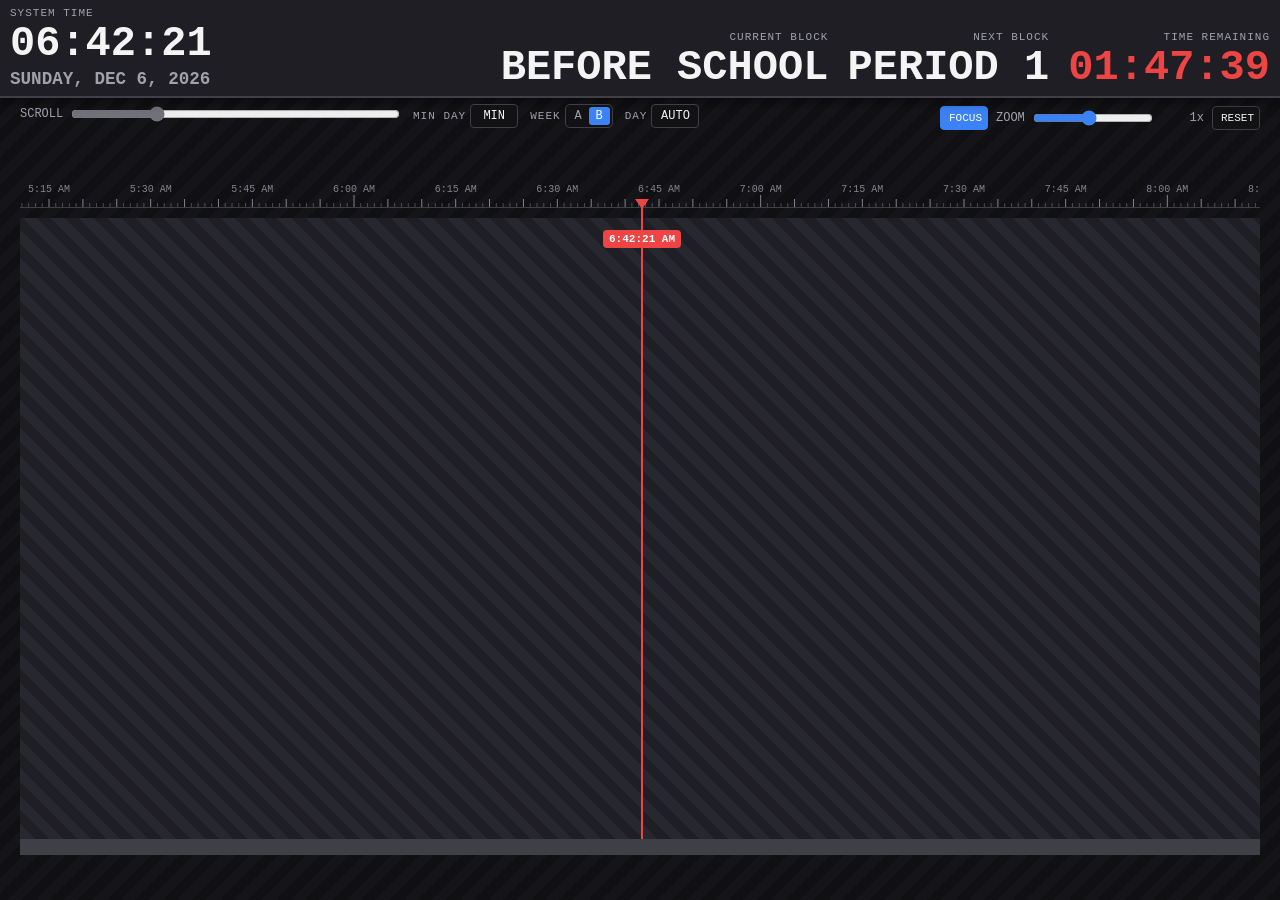
==== commit 1b1b0d48: "Refine responsive bell schedule interface Co-authored-by: Copilot <223556219+Copilot@users.noreply.g" ====
--- a/clock/index.html
+++ b/clock/index.html
@@ -18,18 +18,24 @@
                 <div id="live-time">00:00:00</div>
                 <div id="live-date">YYYY-MM-DD</div>
             </div>
-            <div class="dash-item">
-                <div class="label">Current Block</div>
-                <div id="current-period">OFFLINE</div>
-            </div>
-            <div class="dash-item">
-                <div class="label">Time Remaining</div>
-                <div class="countdown-row">
-                    <div id="countdown">--:--</div>
-                    <button id="btn-popout" type="button" aria-label="Pop out countdown and next period"
-                            title="Open an always-on-top countdown window">POP OUT</button>
+            <div id="schedule-summary">
+                <div class="dash-item">
+                    <div class="label">Current Block</div>
+                    <button id="current-period" class="summary-popout-trigger" type="button" title="Open or close the countdown pop-out">OFFLINE</button>
                 </div>
-                <span id="popout-status" role="status" aria-live="polite"></span>
+                <div class="dash-item" id="next-block-item">
+                    <div class="label">Next Block</div>
+                    <button id="next-period" class="summary-popout-trigger" type="button" title="Open or close the countdown pop-out">NONE</button>
+                </div>
+                <div class="dash-item">
+                    <div class="label">Time Remaining</div>
+                    <div class="countdown-row">
+                        <button id="countdown" class="summary-popout-trigger" type="button" title="Open or close the countdown pop-out">--:--:--</button>
+                        <button id="btn-popout" type="button" aria-label="Pop out countdown and next period"
+                                title="Open an always-on-top countdown window">POP OUT</button>
+                    </div>
+                    <span id="popout-status" role="status" aria-live="polite"></span>
+                </div>
             </div>
         </div>
 
@@ -87,11 +93,11 @@
     <!-- WORKSPACE / TIMELINE -->
     <div id="workspace">
         <div id="zoom-controls" aria-label="Schedule zoom controls">
-            <button id="focus-playhead" type="button" title="Zoom to 800% and follow the current time" aria-pressed="true">FOCUS</button>
+            <button id="focus-playhead" type="button" title="Zoom to 1x and follow the current time" aria-pressed="true">FOCUS</button>
             <label for="zoom-slider">ZOOM</label>
-            <input id="zoom-slider" type="range" min="100" max="800" step="25" value="100"
+            <input id="zoom-slider" type="range" min="100" max="1600" step="25" value="800"
                    aria-label="Schedule zoom">
-            <output id="zoom-value" for="zoom-slider">100%</output>
+            <output id="zoom-value" for="zoom-slider">1x</output>
             <button id="zoom-reset" type="button">RESET</button>
         </div>
         <div id="pan-controls">
--- a/clock/styles.css
+++ b/clock/styles.css
@@ -45,15 +45,16 @@
         background-color: var(--bg-panel);
         border-bottom: 2px solid var(--border-color);
         display: grid;
-        grid-template-columns: auto minmax(0, 1fr) auto;
+        grid-template-columns: minmax(0, 1fr) auto;
         align-items: center;
         column-gap: 28px;
         padding: 7px 10px;
         box-shadow: 0 4px 10px rgba(0,0,0,0.5);
-        z-index: 10;
+        z-index: 60;
     }
 
     #home-link {
+        display: none;
         justify-self: start;
         padding: 8px 12px;
         border: 1px solid var(--border-color);
@@ -120,12 +121,32 @@
         flex-direction: column;
     }
 
+    #schedule-summary { display: contents; }
+    #schedule-summary > .dash-item:last-child { position: relative; }
+
     #live-time { font-size: 42px; font-weight: bold; line-height: 1; }
-    #live-date { font-size: 14px; color: var(--text-dim); margin-top: 4px; }
+    #live-date { font-size: var(--date-font-size, 22px); font-weight: bold; color: var(--text-dim); margin-top: 4px; white-space: nowrap; }
     
-    #current-period { font-size: 28px; font-weight: bold; color: var(--text-main); }
+    #current-period, #next-period { font-size: 28px; font-weight: bold; color: var(--text-main); }
     #countdown { font-size: 28px; color: var(--accent); font-weight: bold; }
 
+    #current-period, #next-period, #countdown {
+        padding: 0;
+        border: 0;
+        border-radius: 0;
+        background: transparent;
+        text-align: inherit;
+        transition: none;
+    }
+
+    #current-period:hover, #next-period:hover, #countdown:hover { background: transparent; }
+
+    @media (hover: hover) {
+        #schedule-summary:has(.summary-popout-trigger:hover) .summary-popout-trigger {
+            opacity: 0.7;
+        }
+    }
+
     .countdown-row {
         display: flex;
         align-items: center;
@@ -133,6 +154,7 @@
     }
 
     #btn-popout {
+        display: none;
         padding: 5px 8px;
         font-size: 11px;
         white-space: nowrap;
@@ -149,6 +171,15 @@
         max-width: 240px;
         color: #fca5a5;
         font-size: 10px;
+    }
+
+    #popout-status:not(:empty) {
+        position: absolute;
+        top: 100%;
+        left: 0;
+        z-index: 1;
+        padding: 6px;
+        background: var(--bg-modal);
     }
 
     /* Controls */
@@ -183,6 +214,9 @@
     .week-switch {
         position: relative;
         display: flex;
+        flex-shrink: 0;
+        width: 48px;
+        height: 24px;
         padding: 2px;
         border: 1px solid var(--border-color);
         border-radius: 5px;
@@ -196,8 +230,12 @@
     }
 
     .week-switch label {
-        min-width: 29px;
-        padding: 6px 10px;
+        display: flex;
+        flex: 1;
+        align-items: center;
+        justify-content: center;
+        min-width: 0;
+        padding: 0;
         border-radius: 3px;
         color: var(--text-dim);
         font-size: 12px;
@@ -216,8 +254,8 @@
     }
 
     #btn-min-day {
-        width:64px;
-        height: 32px;
+        width:48px;
+        height: 24px;
         padding: 0;
         font-size: 12px;
     }
@@ -232,21 +270,10 @@
         display: flex;
         align-items: center;
         justify-content: center;
-        width: 64px;
+        width: 48px;
+        height: 24px;
         padding: 7px 12px;
         font-size: 12px;
-    }
-
-    #day-override-button::after {
-        content: '';
-        position: absolute;
-        right: 5px;
-        top: 50%;
-        border-left: 4px solid transparent;
-        border-right: 4px solid transparent;
-        border-top: 5px solid var(--text-dim);
-        transform: translateY(-30%);
-        transition: transform 0.2s;
     }
 
     #day-override-button[aria-expanded="true"]::after {
@@ -258,7 +285,7 @@
         top: calc(100% + 3px);
         left: 0;
         z-index: 20;
-        width: 64px;
+        width: 48px;
         padding: 3px;
         border: 1px solid var(--border-color);
         border-radius: 4px;
@@ -332,7 +359,8 @@
         position: absolute;
         top: 8px;
         right: 20px;
-        display: flex;
+        display: grid;
+        grid-template-columns: max-content max-content 120px 6ch max-content;
         align-items: center;
         gap: 8px;
         color: var(--text-dim);
@@ -345,9 +373,13 @@
         cursor: pointer;
     }
 
+    #zoom-value { flex: 0 0 6ch; min-width: 0; text-align: right; }
+
     #zoom-reset, #focus-playhead {
         padding: 4px 8px;
         font-size: 11px;
+        width: 48px;
+        height: 24px;
     }
 
     #pan-controls {
@@ -422,6 +454,18 @@
         bottom: 0;
         border-left: 1px solid var(--text-dim);
         height: 8px;
+    }
+
+    .ruler-ticks {
+        position: absolute;
+        bottom: 0;
+        width: 100%;
+        height: 12px;
+        stroke: var(--text-dim);
+        stroke-width: 1px;
+        opacity: 0.8;
+        z-index: 51;
+        pointer-events: none;
     }
 
     .tick-label {
@@ -517,7 +561,7 @@
     }
 
     .block-name {
-        font-size: 16px;
+        font-size: min(16px, var(--fitted-font-size, 16px));
         font-weight: bold;
         white-space: nowrap;
         text-overflow: ellipsis;
@@ -532,6 +576,8 @@
         margin-top: 4px;
         white-space: nowrap;
     }
+
+    .block.editable .block-time { font-size: min(11px, var(--fitted-font-size, 11px)); }
 
     /* PLAYHEAD */
     #playhead {
@@ -616,11 +662,83 @@
     .btn-save { background: #10b981; border-color: #10b981; color: white;}
     .btn-save:hover { background: #059669; }
 
+    @media (min-width: 801px) {
+        body { --desktop-pan-width: min(380px, calc(100vw - 715px)); }
+        #top-panel {
+            flex: 0 0 auto;
+            min-height: 0;
+            position: relative;
+            grid-template-columns: minmax(0, 1fr);
+        }
+        #dashboard {
+            --desktop-clock-font-size: 42px;
+            display: grid;
+            grid-template-columns: minmax(max-content, 1fr) fit-content(40%) fit-content(30%) max-content;
+            min-width: 0;
+            width: 100%;
+            column-gap: clamp(8px, 1.5vw, 40px);
+            row-gap: 0;
+            align-self: stretch;
+            align-content: start;
+            align-items: start;
+        }
+        #dashboard .dash-item { min-width: 0; }
+        #dashboard > .dash-item {
+            grid-area: 1 / 1;
+            align-self: start;
+        }
+        #schedule-summary > .dash-item { align-self: end; }
+        #schedule-summary > .dash-item > .label { text-align: right; }
+        #schedule-summary > .dash-item:first-child { grid-area: 1 / 2; }
+        #next-block-item { grid-area: 1 / 3; }
+        #schedule-summary > .dash-item:last-child { grid-area: 1 / 4; }
+        #popout-status:empty { display: none; }
+        #live-time { font-size: var(--desktop-clock-font-size); }
+        #current-period, #next-period {
+            font-size: min(var(--desktop-clock-font-size), var(--fitted-font-size, var(--desktop-clock-font-size)));
+            line-height: 1;
+            white-space: nowrap;
+        }
+        #countdown {
+            font-size: var(--desktop-clock-font-size);
+            line-height: 1;
+        }
+        #controls {
+            position: absolute;
+            top: calc(100% + 8px);
+            left: calc(33px + var(--desktop-pan-width));
+        }
+        #schedule-controls { flex-direction: row; gap: 12px; }
+        .setting-row { gap: 4px; }
+        .setting-row > .label {
+            flex: 0 0 auto;
+            width: auto;
+            min-width: 0;
+        }
+        #pan-controls {
+            left: 20px;
+            right: auto;
+            width: var(--desktop-pan-width);
+        }
+        #pan-slider { width: auto; min-width: 0; flex: 1 1 auto; }
+    }
+
+    @media (min-width: 801px) and (max-width: 1050px) {
+        body { --desktop-pan-width: min(380px, calc(100vw - 675px)); }
+        #zoom-controls { grid-template-columns: max-content max-content 80px 6ch max-content; }
+        #zoom-slider { width: 80px; }
+    }
+
+    @media (min-width: 801px) and (max-width: 999px) {
+        #dashboard { --desktop-clock-font-size: 36px; }
+        #live-date { font-size: var(--date-font-size, 16px); }
+    }
+
     /* MOBILE / NARROW SCREENS */
     @media (max-width: 800px) {
         body {
-            height: auto;
-            min-height: 100dvh;
+            height: 100dvh;
+            min-height: 0;
             width: 100%;
             overflow-x: hidden;
             overflow-y: auto;
@@ -628,36 +746,70 @@
 
         #top-panel {
             flex: 0 0 auto;
+            display: grid;
+            grid-template-columns: minmax(0, 1fr) auto;
+            grid-template-areas:
+                "clock controls"
+                "summary summary";
+            align-items: start;
+            gap: 10px 12px;
+            padding: 12px 14px 0px 14px;
+        }
+
+        #dashboard {
+            display: contents;
+        }
+
+        #dashboard .dash-item { min-width: 0; }
+        #dashboard > .dash-item { grid-area: clock; container-type: inline-size; }
+        #schedule-summary {
+            grid-area: summary;
+            display: grid;
+            grid-template-columns: repeat(3, minmax(0, 1fr));
+            gap: 8px;
+        }
+        #schedule-summary .dash-item { container-type: inline-size; }
+        #schedule-summary .label { font-size: clamp(8px, 2.4vw, 11px); letter-spacing: 0.5px; }
+        #next-block-item {
             display: flex;
-            flex-direction: column;
-            align-items: stretch;
-            gap: 14px;
-            padding: 12px 14px;
-        }
-
-        #dashboard {
-            flex-wrap: wrap;
-            gap: 12px 24px;
-            justify-self: auto;
-        }
-
-        #live-time { font-size: 34px; }
-        #current-period, #countdown { font-size: 22px; }
-
+            align-items: center;
+            text-align: center;
+        }
+        #schedule-summary .dash-item:last-child {
+            align-items: flex-end;
+            text-align: right;
+        }
+
+        #live-time { font-size: min(96px, 20cqw); }
+        #live-date { font-size: var(--date-font-size, 14px); white-space: nowrap; }
+        #current-period, #next-period, #countdown { overflow-wrap: anywhere; }
+        #countdown { min-width: 0; }
+        #current-period, #next-period, #countdown {
+            font-size: min(36px, 18cqw);
+            font-weight: bold;
+        }
+        #current-period, #next-period {
+            font-size: min(36px, 18cqw, var(--fitted-font-size, 36px));
+            white-space: nowrap;
+            color: #fff;
+            color: color-mix(in srgb, var(--block-color, #fff) 45%, white);
+            color: hsl(from var(--block-color, #fff) h calc(s * 1.5) max(l, 70));
+        }
         #controls {
-            flex-wrap: wrap;
-            gap: 12px;
-            justify-self: auto;
-        }
-
-        .week-switch label { min-width: 44px; padding: 10px 12px; font-size: 13px; }
+            grid-area: controls;
+            justify-self: end;
+        }
+
+        .week-switch { width: 48px; height: 24px; }
+        .week-switch label { font-size: 13px; }
         button, select { padding: 10px 14px; }
         #day-override-button { padding: 10px 12px; font-size: 13px; }
         #day-override-options .day-override-option { font-size: 13px; }
 
         #workspace {
-            flex: 0 0 auto;
-            padding: 12px 10px 24px;
+            flex: 1 1 0;
+            min-height: 0;
+            padding: 12px 10px 0px;
             gap: 10px;
         }
 
@@ -666,14 +818,147 @@
             flex-wrap: wrap;
         }
 
-        #zoom-controls { justify-content: space-between; }
+        #zoom-controls { display: flex; justify-content: space-between; }
         #zoom-slider { flex: 1 1 100px; min-width: 80px; }
         #pan-slider { flex: 1 1 auto; width: auto; }
-        #pan-controls { width: 100%; }
+        #pan-controls { display: none; }
 
         #timeline-viewport {
+            flex: 1 1 0;
+            height: auto;
+            min-height: 0;
+            overflow-x: hidden;
+            overflow-y: auto;
+            -webkit-overflow-scrolling: touch;
+        }
+
+        #timeline-content {
+            flex-direction: row;
+            width: max-content;
+        }
+
+        #ruler {
+            flex: 0 0 70px;
+            width: 70px;
+            height: auto;
+            margin-right: 8px;
+            margin-bottom: 0;
+            border-right: 1px solid var(--border-color);
+            border-bottom: 0;
+        }
+
+        #boundary-labels {
+            display: none;
+        }
+
+        .tick {
+            top: 0;
+            right: 0;
+            bottom: auto;
+            left: auto;
+            width: 4px;
+            height: 0;
+            border-left: 0;
+            border-top: 1px solid var(--text-dim);
+        }
+
+        .tick-label {
+            top: 0;
+            right: 14px;
+            bottom: auto;
+            left: auto;
+            transform: translateY(-50%);
+            text-align: right;
+        }
+
+        .boundary-tick {
+            top: 0;
+            right: 0;
+            bottom: auto;
+            left: auto;
+            width: 12px;
+            height: 0;
+            border-left: 0;
+            border-top: 1px solid #a1a1aa;
+        }
+
+        #ruler-playhead, #playhead {
+            z-index: 52;
+        }
+
+        #ruler-playhead {
+            top: 0;
+            right: -2px;
+            bottom: auto;
+            left: auto;
+            width: 8px;
+            height: 2px;
+            background-color: transparent;
+        }
+
+        #ruler-playhead::before {
+            top: -6px;
+            right: 0;
+            left: auto;
+            border: 0;
+            border-top: 7px solid transparent;
+            border-bottom: 7px solid transparent;
+            border-left: 10px solid var(--accent);
+        }
+
+        #track-container {
+            flex: 0 0 min(320px, calc(100vw - 210px));
+            width: min(320px, calc(100vw - 210px));
+            min-width: 0;
+            min-height: 0;
+            overflow: visible;
+            flex-direction: column;
+        }
+
+        .block {
+            width: 100%;
+            height: auto;
             flex: 0 0 auto;
-            -webkit-overflow-scrolling: touch;
+            padding-block: 0;
+            border-right: 0;
+            border-bottom: 0;
+        }
+
+        .block.editable {
+            padding: 0 5px;
+            container-type: size;
+        }
+
+        .block.editable .block-name,
+        .block.editable .block-time {
+            flex-shrink: 0;
+            line-height: 1.2;
+        }
+
+        .block.editable .block-name { font-size: min(16px, 38cqh); }
+        .block.editable .block-time {
+            font-size: min(11px, 38cqh);
+            margin-top: min(4px, 8cqh);
+        }
+
+        #playhead {
+            top: 0;
+            right: 0;
+            bottom: auto;
+            left: -9px;
+            width: auto;
+            height: 2px;
+        }
+
+        #playhead-time {
+            top: 50%;
+            right: auto;
+            left: 100%;
+            transform: translate(-50%, -50%);
+        }
+
+        #track-resize-handle {
+            display: none;
         }
 
         #modal { width: min(320px, 92vw); }
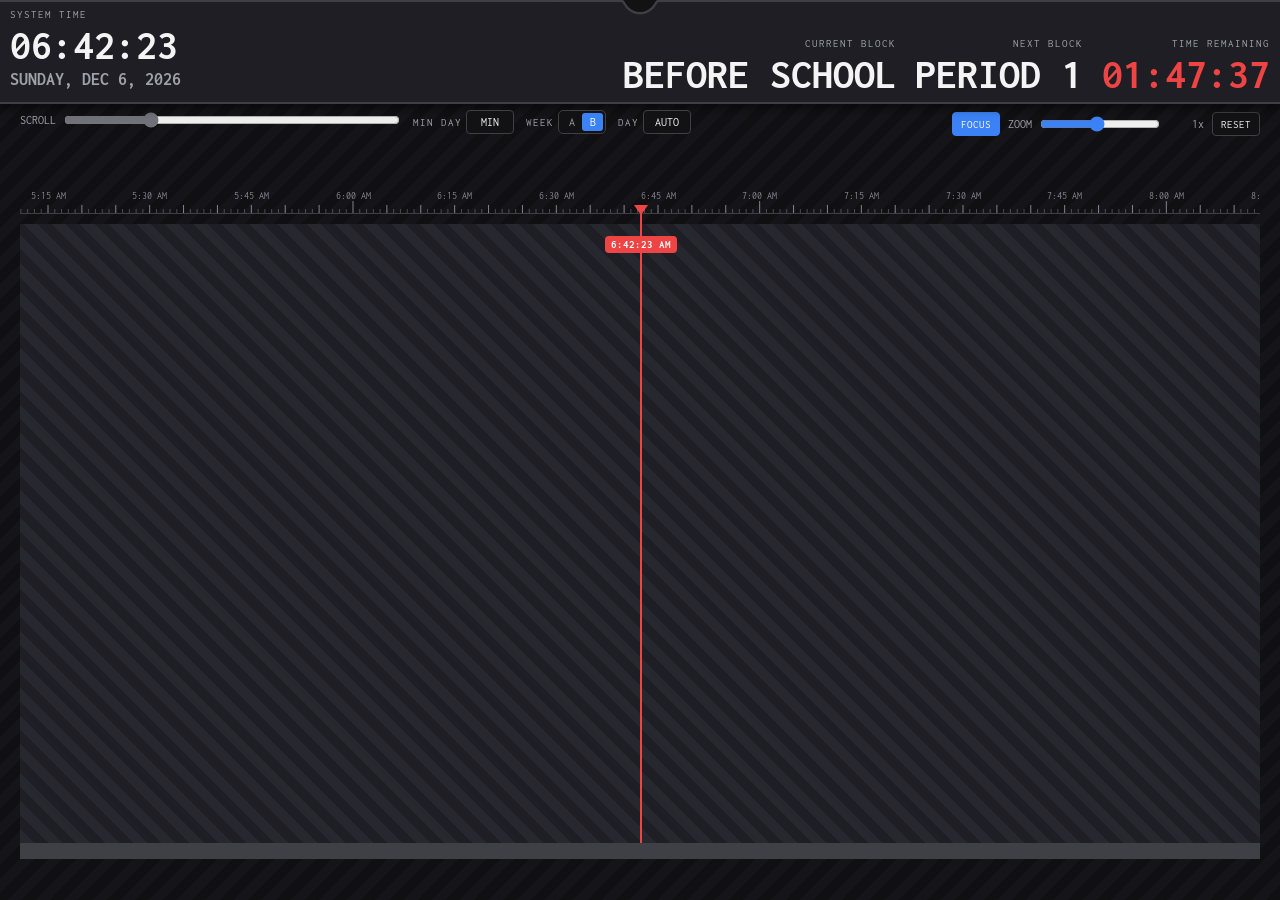
==== commit f7cdae37: "I re-integrated the home button into society" ====
--- a/clock/index.html
+++ b/clock/index.html
@@ -11,7 +11,40 @@
 
     <!-- TOP PANEL -->
     <div id="top-panel">
-        <a id="home-link" href="../">HOME</a>
+        <a id="home-link" href="../" aria-label="Home" title="Home">
+            <svg class="home-blob" viewBox="0 0 120 52" aria-hidden="true">
+                <defs>
+                    <filter id="home-metaball" x="-50%" y="-100%" width="200%" height="300%" color-interpolation-filters="sRGB">
+                        <feGaussianBlur in="SourceAlpha" stdDeviation="3" result="blur"></feGaussianBlur>
+                        <feColorMatrix in="blur" type="matrix" values="0 0 0 0 0  0 0 0 0 0  0 0 0 0 0  0 0 0 10 -4" result="shape"></feColorMatrix>
+                        <feColorMatrix in="blur" type="matrix" values="0 0 0 0 0  0 0 0 0 0  0 0 0 0 0  0 0 0 10 -1.6" result="outline"></feColorMatrix>
+                        <feFlood class="home-blob-border" result="border-color"></feFlood>
+                        <feComposite in="border-color" in2="outline" operator="in" result="border"></feComposite>
+                        <feFlood class="home-blob-fill" result="fill-color"></feFlood>
+                        <feComposite in="fill-color" in2="shape" operator="in" result="fill"></feComposite>
+                        <feMerge><feMergeNode in="border"></feMergeNode><feMergeNode in="fill"></feMergeNode></feMerge>
+                    </filter>
+                    <filter id="home-metaball-mobile" x="-50%" y="-100%" width="200%" height="300%" color-interpolation-filters="sRGB">
+                        <feGaussianBlur in="SourceAlpha" stdDeviation="3" result="blur"></feGaussianBlur>
+                        <feColorMatrix in="blur" type="matrix" values="0 0 0 0 0  0 0 0 0 0  0 0 0 0 0  0 0 0 10 -4" result="shape"></feColorMatrix>
+                        <feColorMatrix in="blur" type="matrix" values="0 0 0 0 0  0 0 0 0 0  0 0 0 0 0  0 0 0 10 -1" result="outline"></feColorMatrix>
+                        <feFlood class="home-blob-border" result="border-color"></feFlood>
+                        <feComposite in="border-color" in2="outline" operator="in" result="border"></feComposite>
+                        <feFlood class="home-blob-fill" result="fill-color"></feFlood>
+                        <feComposite in="fill-color" in2="shape" operator="in" result="fill"></feComposite>
+                        <feMerge><feMergeNode in="border"></feMergeNode><feMergeNode in="fill"></feMergeNode></feMerge>
+                    </filter>
+                </defs>
+                <g filter="url(#home-metaball)">
+                    <rect x="-30" y="-40" width="180" height="38"></rect>
+                    <circle class="home-blob-circle" cx="60" cy="16" r="16"></circle>
+                </g>
+            </svg>
+            <svg class="home-icon" viewBox="0 0 24 24" width="20" height="20" fill="none" stroke="currentColor" stroke-width="2" stroke-linecap="round" stroke-linejoin="round" aria-hidden="true">
+                <path d="M3 10.5 12 3l9 7.5"></path>
+                <path d="M5.5 9.5V21h13V9.5M9.5 21v-6h5v6"></path>
+            </svg>
+        </a>
         <div id="dashboard">
             <div class="dash-item">
                 <div class="label">System Time</div>
--- a/clock/styles.css
+++ b/clock/styles.css
@@ -1,3 +1,10 @@
+    @font-face {
+        font-family: 'Inconsolata';
+        src: url('fonts/Inconsolata.ttf') format('truetype');
+        font-weight: 200 900;
+        font-style: normal;
+    }
+
     :root {
         --bg-main: #121214;
         --bg-panel: #1e1e24;
@@ -26,7 +33,7 @@
         box-sizing: border-box;
         margin: 0;
         padding: 0;
-        font-family: 'Consolas', 'Courier New', monospace;
+        font-family: 'Inconsolata', 'Courier New', monospace;
     }
 
     body {
@@ -43,6 +50,7 @@
     #top-panel {
         flex: 0 0 120px;
         background-color: var(--bg-panel);
+        border-top: 2px solid var(--border-color);
         border-bottom: 2px solid var(--border-color);
         display: grid;
         grid-template-columns: minmax(0, 1fr) auto;
@@ -54,19 +62,55 @@
     }
 
     #home-link {
+        --home-bg: var(--bg-main);
+        --home-border: var(--border-color);
         display: none;
-        justify-self: start;
-        padding: 8px 12px;
-        border: 1px solid var(--border-color);
-        border-radius: 4px;
+        position: absolute;
+        top: -2px;
+        left: 50%;
+        transform: translateX(-50%);
+        transition: height 250ms ease;
+        z-index: 1;
+        align-items: center;
+        justify-content: center;
+        width: 40px;
+        height: 12px;
         color: var(--text-main);
-        text-decoration: none;
-        white-space: nowrap;
     }
 
     #home-link:hover, #home-link:focus-visible {
-        background: #2a2a32;
-        border-color: #52525b;
+        --home-bg: #2a2a32;
+        --home-border: #52525b;
+    }
+
+    #home-link:focus-visible {
+        outline: 2px solid #60a5fa;
+        outline-offset: -3px;
+    }
+
+    .home-blob {
+        position: absolute;
+        top: 0;
+        left: 50%;
+        width: 120px;
+        height: 52px;
+        overflow: visible;
+        pointer-events: none;
+        transform: translateX(-50%);
+    }
+    .home-blob-border { flood-color: var(--home-border); }
+    .home-blob-fill { flood-color: var(--home-bg); }
+    .home-blob-circle {
+        transform: translateY(-20px);
+        transition: transform 250ms ease;
+    }
+    .home-icon {
+        position: absolute;
+        top: 6px;
+        left: 50%;
+        transform: translate(-50%, -20px);
+        opacity: 0;
+        transition: transform 250ms ease, opacity 250ms ease;
     }
 
     #track-resize-handle {
@@ -670,10 +714,22 @@
             position: relative;
             grid-template-columns: minmax(0, 1fr);
         }
+        #home-link { display: flex; }
+        #home-link:hover, #home-link:focus-visible {
+            height: 32px;
+        }
+        #home-link:hover .home-blob-circle, #home-link:focus-visible .home-blob-circle {
+            transform: translateY(0);
+        }
+        #home-link:hover .home-icon, #home-link:focus-visible .home-icon {
+            transform: translate(-50%, 0);
+            opacity: 1;
+        }
         #dashboard {
             --desktop-clock-font-size: 42px;
             display: grid;
             grid-template-columns: minmax(max-content, 1fr) fit-content(40%) fit-content(30%) max-content;
+            grid-template-rows: minmax(calc(44px + var(--desktop-clock-font-size)), auto);
             min-width: 0;
             width: 100%;
             column-gap: clamp(8px, 1.5vw, 40px);
@@ -723,6 +779,10 @@
         #pan-slider { width: auto; min-width: 0; flex: 1 1 auto; }
     }
 
+    @media (prefers-reduced-motion: reduce) {
+        #home-link, .home-blob-circle, .home-icon { transition: none; }
+    }
+
     @media (min-width: 801px) and (max-width: 1050px) {
         body { --desktop-pan-width: min(380px, calc(100vw - 675px)); }
         #zoom-controls { grid-template-columns: max-content max-content 80px 6ch max-content; }
@@ -746,6 +806,7 @@
 
         #top-panel {
             flex: 0 0 auto;
+            position: relative;
             display: grid;
             grid-template-columns: minmax(0, 1fr) auto;
             grid-template-areas:
@@ -753,8 +814,14 @@
                 "summary summary";
             align-items: start;
             gap: 10px 12px;
-            padding: 12px 14px 0px 14px;
-        }
+            padding: 16px 14px 0px 14px;
+        }
+
+        #home-link { display: flex; width: 44px; height: 44px; }
+        .home-blob > g { filter: url(#home-metaball-mobile); }
+        .home-blob-circle { transform: translateX(12px) scale(0.8); }
+        .home-icon { top: 4.8px; width: 16px; height: 16px; transform: translate(-50%, 0); opacity: 1; }
+        #home-link, .home-blob-circle, .home-icon { transition: none; }
 
         #dashboard {
             display: contents;
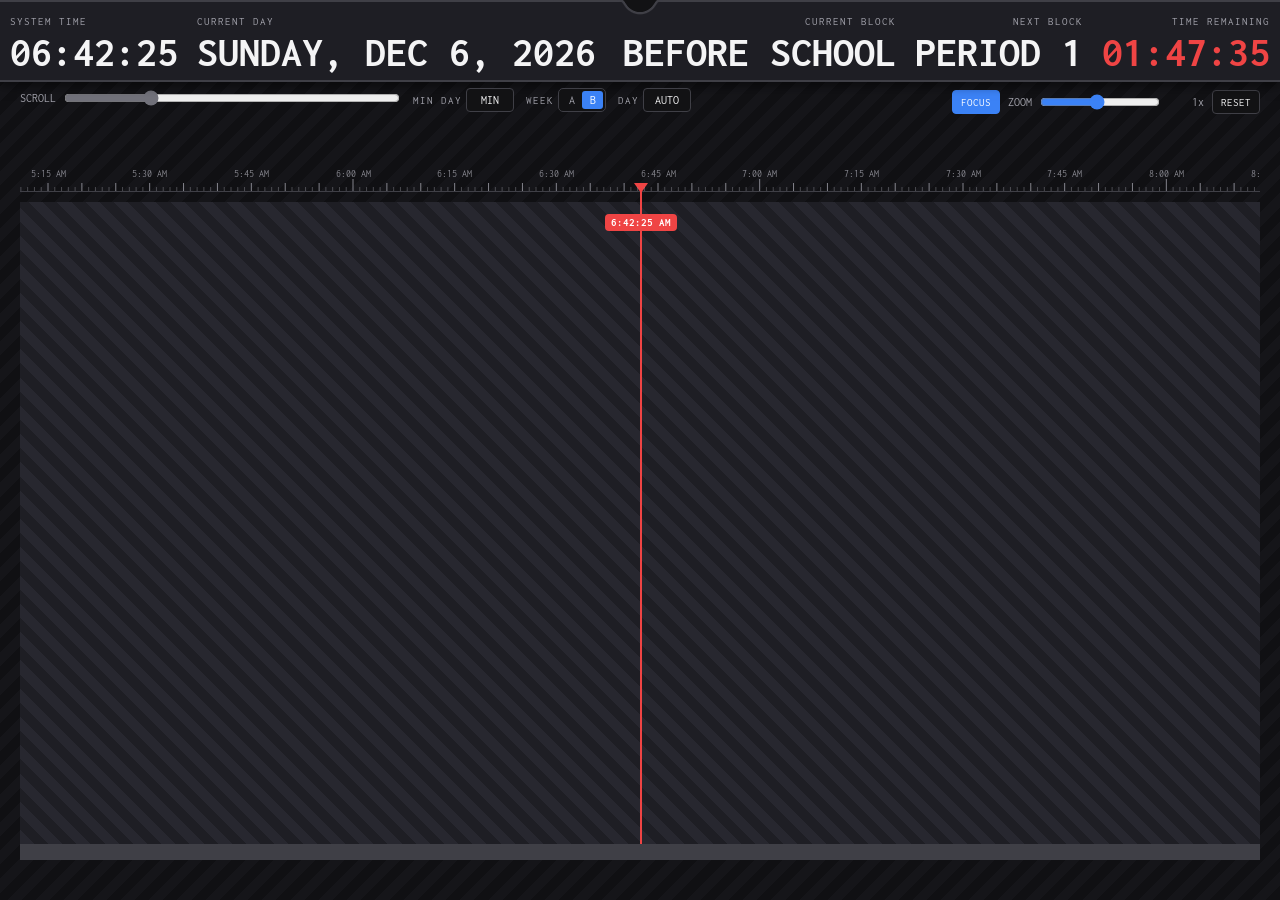
==== commit 1cda84da: "TIME AND DATE" ====
--- a/clock/index.html
+++ b/clock/index.html
@@ -47,9 +47,14 @@
         </a>
         <div id="dashboard">
             <div class="dash-item">
-                <div class="label">System Time</div>
-                <div id="live-time">00:00:00</div>
-                <div id="live-date">YYYY-MM-DD</div>
+                <div id="clock-time-item">
+                    <div class="label">System Time</div>
+                    <div id="live-time">00:00:00</div>
+                </div>
+                <div id="clock-date-item">
+                    <div class="label">Current Day</div>
+                    <div id="live-date">YYYY-MM-DD</div>
+                </div>
             </div>
             <div id="schedule-summary">
                 <div class="dash-item">
--- a/clock/styles.css
+++ b/clock/styles.css
@@ -167,6 +167,7 @@
 
     #schedule-summary { display: contents; }
     #schedule-summary > .dash-item:last-child { position: relative; }
+    #clock-date-item > .label { display: none; }
 
     #live-time { font-size: 42px; font-weight: bold; line-height: 1; }
     #live-date { font-size: var(--date-font-size, 22px); font-weight: bold; color: var(--text-dim); margin-top: 4px; white-space: nowrap; }
@@ -728,8 +729,8 @@
         #dashboard {
             --desktop-clock-font-size: 42px;
             display: grid;
-            grid-template-columns: minmax(max-content, 1fr) fit-content(40%) fit-content(30%) max-content;
-            grid-template-rows: minmax(calc(44px + var(--desktop-clock-font-size)), auto);
+            grid-template-columns: max-content minmax(0, 2.5fr) minmax(0, 1fr) minmax(0, 1fr) max-content;
+            grid-template-rows: minmax(calc(22px + var(--desktop-clock-font-size)), auto);
             min-width: 0;
             width: 100%;
             column-gap: clamp(8px, 1.5vw, 40px);
@@ -739,17 +740,26 @@
             align-items: start;
         }
         #dashboard .dash-item { min-width: 0; }
-        #dashboard > .dash-item {
+        #dashboard > .dash-item { display: contents; }
+        #clock-time-item {
             grid-area: 1 / 1;
-            align-self: start;
-        }
-        #schedule-summary > .dash-item { align-self: end; }
+            align-self: end;
+        }
+        #clock-date-item { grid-area: 1 / 2; min-width: 0; width: fit-content; max-width: 100%; align-self: end; }
+        #clock-date-item > .label { display: block; text-align: left; }
+        #schedule-summary > .dash-item { width: fit-content; max-width: 100%; align-self: end; justify-self: end; }
         #schedule-summary > .dash-item > .label { text-align: right; }
-        #schedule-summary > .dash-item:first-child { grid-area: 1 / 2; }
-        #next-block-item { grid-area: 1 / 3; }
-        #schedule-summary > .dash-item:last-child { grid-area: 1 / 4; }
+        #schedule-summary > .dash-item:first-child { grid-area: 1 / 3; }
+        #next-block-item { grid-area: 1 / 4; }
+        #schedule-summary > .dash-item:last-child { grid-area: 1 / 5; }
         #popout-status:empty { display: none; }
         #live-time { font-size: var(--desktop-clock-font-size); }
+        #live-date {
+            font-size: min(var(--desktop-clock-font-size), var(--fitted-font-size, var(--desktop-clock-font-size)));
+            color: var(--text-main);
+            line-height: 1;
+            margin-top: 0;
+        }
         #current-period, #next-period {
             font-size: min(var(--desktop-clock-font-size), var(--fitted-font-size, var(--desktop-clock-font-size)));
             line-height: 1;
@@ -783,6 +793,12 @@
         #home-link, .home-blob-circle, .home-icon { transition: none; }
     }
 
+    @media (min-width: 1200px) {
+        #dashboard {
+            grid-template-columns: max-content minmax(0, 1fr) fit-content(22%) fit-content(22%) max-content;
+        }
+    }
+
     @media (min-width: 801px) and (max-width: 1050px) {
         body { --desktop-pan-width: min(380px, calc(100vw - 675px)); }
         #zoom-controls { grid-template-columns: max-content max-content 80px 6ch max-content; }
@@ -791,7 +807,6 @@
 
     @media (min-width: 801px) and (max-width: 999px) {
         #dashboard { --desktop-clock-font-size: 36px; }
-        #live-date { font-size: var(--date-font-size, 16px); }
     }
 
     /* MOBILE / NARROW SCREENS */
